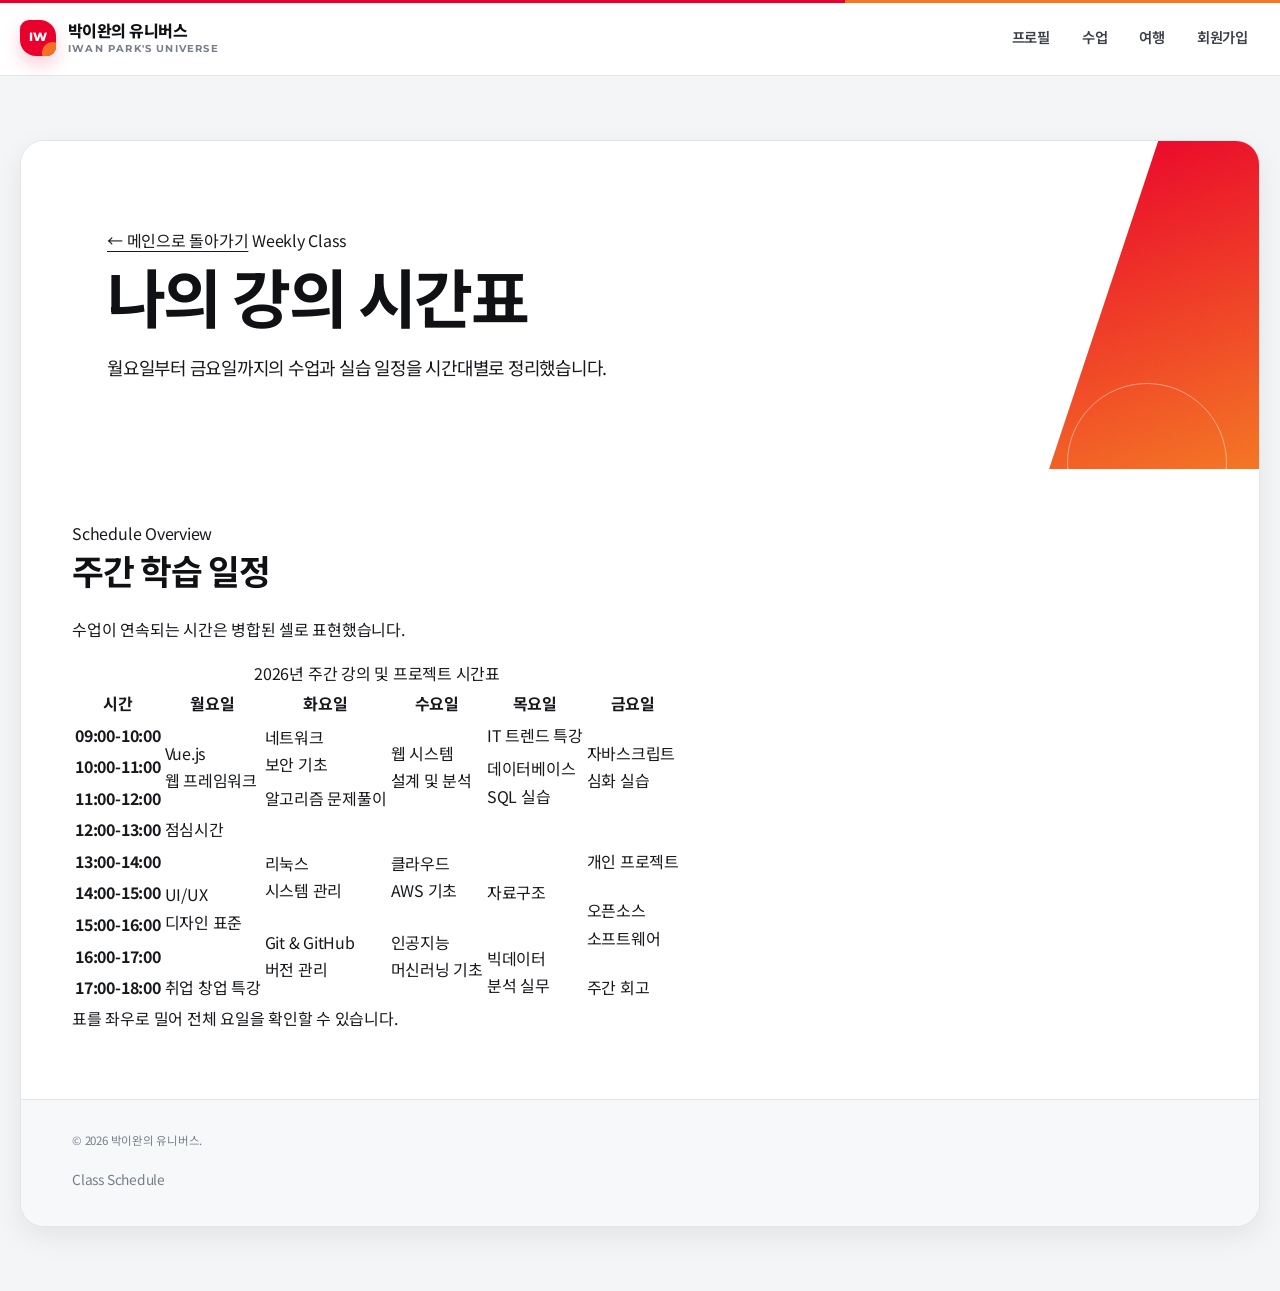
==== html/myClass.html @ a7231014 "design: Header design and core layout implementation" ====
<!DOCTYPE html>
<html lang="en">
<head>
  <meta charset="UTF-8">
  <meta name="viewport" content="width=device-width, initial-scale=1.0">
  <title>나의 수업 시간표</title>
  <link rel="stylesheet" href="../css/style.css">
</head>
<body>
  <header class="global-header">
    <div class="header-inner">
      <a class="brand" href="index.html">
        <span class="brand-mark"><span>IW</span></span>
        <span class="brand-copy">
          <span class="brand-title">박이완의 유니버스</span>
          <span class="brand-subtitle">Iwan Park's Universe</span>
        </span>
      </a>

      <nav class="header-nav">
        <a href="myProfile.html">프로필</a>
        <a href="myClass.html">수업</a>
        <a href="myTrip.html">여행</a>
        <a href="signUp.html">회원가입</a>
      </nav>
    </div>
  </header>

  <div class="container">
    <div class="page-shell">
      <header class="page-hero">
        <a href="index.html">← 메인으로 돌아가기</a>
        <span>Weekly Class</span>
        <h1>나의 강의 시간표</h1>
        <p>월요일부터 금요일까지의 수업과 실습 일정을 시간대별로 정리했습니다.</p>
      </header>

      <main class="page-content">
        <section class="content-section">
          <div>
            <div>
              <span>Schedule Overview</span>
              <h2>주간 학습 일정</h2>
            </div>
            <p>수업이 연속되는 시간은 병합된 셀로 표현했습니다.</p>
          </div>

          <div>
            <table>
              <caption>2026년 주간 강의 및 프로젝트 시간표</caption>
              <thead>
                <tr>
                  <th>시간</th>
                  <th>월요일</th>
                  <th>화요일</th>
                  <th>수요일</th>
                  <th>목요일</th>
                  <th>금요일</th>
                </tr>
              </thead>
              <tbody>
                <tr>
                  <th>09:00-10:00</th>
                  <td rowspan="3">Vue.js<br>웹 프레임워크</td>
                  <td rowspan="2">네트워크<br>보안 기초</td>
                  <td rowspan="3">웹 시스템<br>설계 및 분석</td>
                  <td>IT 트렌드 특강</td>
                  <td rowspan="3">자바스크립트<br>심화 실습</td>
                </tr>
                <tr>
                  <th>10:00-11:00</th>
                  <td rowspan="2">데이터베이스<br>SQL 실습</td>
                </tr>
                <tr>
                  <th>11:00-12:00</th>
                  <td>알고리즘 문제풀이</td>
                </tr>
                <tr class="lunch-row">
                  <th>12:00-13:00</th>
                  <td colspan="5">점심시간</td>
                </tr>
                <tr>
                  <th>13:00-14:00</th>
                  <td rowspan="4">UI/UX<br>디자인 표준</td>
                  <td rowspan="2">리눅스<br>시스템 관리</td>
                  <td rowspan="2">클라우드<br>AWS 기초</td>
                  <td rowspan="3">자료구조</td>
                  <td>개인 프로젝트</td>
                </tr>
                <tr>
                  <th>14:00-15:00</th>
                  <td rowspan="3">오픈소스<br>소프트웨어</td>
                </tr>
                <tr>
                  <th>15:00-16:00</th>
                  <td rowspan="3">Git &amp; GitHub<br>버전 관리</td>
                  <td rowspan="3">인공지능<br>머신러닝 기초</td>
                </tr>
                <tr>
                  <th>16:00-17:00</th>
                  <td rowspan="2">빅데이터<br>분석 실무</td>
                </tr>
                <tr>
                  <th>17:00-18:00</th>
                  <td>취업 창업 특강</td>
                  <td>주간 회고</td>
                </tr>
              </tbody>
            </table>
          </div>
          <p>표를 좌우로 밀어 전체 요일을 확인할 수 있습니다.</p>
        </section>
      </main>

      <footer class="site-footer">
        <div>
          <p><small>&copy; 2026 박이완의 유니버스.</small></p>
          <span>Class Schedule</span>
        </div>
      </footer>
    </div>
  </div>
</body>
</html>
---- css/style.css ----
@import url('https://fonts.googleapis.com/css2?family=Montserrat:wght@600;700;800&family=Noto+Sans+KR:wght@400;500;600;700;800&display=swap');

:root {
  color-scheme: light;

  /* 핵심 브랜드 색상 */
  --sk-red: #ea002c;
  --sk-red-soft: #fff0f3;
  --sk-orange: #f47725;
}

/* ==========================================================================
   기본 스타일 초기화
   ========================================================================== */

*, *::before, *::after {
  box-sizing: border-box;
}

html {
  scroll-behavior: smooth;
}

body {
  min-width: 320px;
  min-height: 100vh;
  margin: 0;
  color: #17191e;
  background: #f4f5f7;
  font-family: "Noto Sans KR", sans-serif;
  font-size: 16px;
  font-weight: 400;
  line-height: 1.72;
  letter-spacing: -0.015em;
  word-break: keep-all;
  -webkit-font-smoothing: antialiased;
  text-rendering: optimizeLegibility;
}

img, picture, video {
  display: block;
  max-width: 100%;
}

audio {
  width: 100%;
}

button, input, select, textarea {
  font: inherit;
}

button, select {
  cursor: pointer;
}

button, input, select, textarea {
  color: inherit;
}

h1, h2, h3, p, ul, ol, dl, figure, blockquote {
  margin-top: 0;
}

h1, h2, h3 {
  margin-bottom: 0.7em;
  color: #101114;
  font-weight: 700;
  line-height: 1.28;
  letter-spacing: -0.04em;
}

h1 {
  font-size: clamp(2.2rem, 5vw, 4.8rem);
}

h2 {
  font-size: clamp(1.55rem, 2.7vw, 2.35rem);
}

h3 {
  font-size: clamp(1.12rem, 1.8vw, 1.38rem);
}

p {
  margin-bottom: 1rem;
}

ul, ol {
  padding-left: 1.3rem;
}

hr {
  height: 1px;
  margin: 36px 0;
  border: 0;
  background: #e2e5ea;
}

a {
  color: inherit;
  text-decoration-color: currentColor;
  text-decoration-thickness: 1px;
  text-underline-offset: 0.22em;
}

a:hover {
  color: var(--sk-red);
}

mark {
  padding: 0.08em 0.36em;
  color: inherit;
  background: #fff1bb;
  border-radius: 4px;
}

/* 텍스트 드래그 색상 */
::selection {
  color: #ffffff;
  background: var(--sk-red);
}

/* 포커스 시 아웃라인 */
:focus-visible {
  outline: 3px solid rgba(234, 0, 44, 0.28);
  outline-offset: 3px;
}

/* ==========================================================================
   공통 상단 헤더 및 내비게이션
   ========================================================================== */

.global-header {
  position: sticky;
  top: 0;
  z-index: 1000;
  height: 76px;
  background: rgba(255, 255, 255, 0.94);
  border-bottom: 1px solid rgba(226, 229, 234, 0.9);
  backdrop-filter: blur(16px);
}

.global-header::before {
  position: absolute;
  top: 0;
  right: 0;
  left: 0;
  height: 3px;
  content: "";
  background: linear-gradient(90deg, var(--sk-red) 0 66%, var(--sk-orange) 66% 100%);
}

.header-inner {
  width: min(calc(100% - 40px), 1240px);
  height: 100%;
  display: flex;
  align-items: center;
  justify-content: space-between;
  gap: 24px;
  margin-inline: auto;
}

.brand {
  display: inline-flex;
  align-items: center;
  gap: 12px;
  color: #101114;
  font-weight: 800;
  text-decoration: none;
}

/* 메인 브랜드 마크 */
.brand-mark {
  position: relative;
  width: 36px;
  height: 36px;
  display: inline-grid;
  place-items: center;
  overflow: hidden;
  color: #ffffff;
  background: var(--sk-red);
  border-radius: 9px 16px 9px 16px;  /* 모서리 4개의 둥근 값에 차이를 주어 디자인 강화 */
  font-family: "Montserrat", sans-serif;
  font-size: 0.75rem;
  font-weight: 800;
  letter-spacing: -0.03em;
  box-shadow: 0 8px 18px rgba(234, 0, 44, 0.2);
}

/* 브랜드 마크의 오른쪽 아래에 위치한 작은 원형 장식 */
.brand-mark::after {
  position: absolute;
  right: -8px;
  bottom: -8px;
  width: 22px;
  height: 22px;
  content: "";
  background: var(--sk-orange);
  border-radius: 50%;
  opacity: 0.95;
}

.brand-mark span {
  position: relative;
  z-index: 1;
}

.brand-copy {
  display: flex;
  flex-direction: column;
  line-height: 1.15;
}

.brand-title {
  font-size: 1rem;
  letter-spacing: -0.035em;
}

.brand-subtitle {
  margin-top: 4px;
  color: #777e8a;
  font-family: "Montserrat", sans-serif;
  font-size: 0.62rem;
  font-weight: 700;
  letter-spacing: 0.12em;
  text-transform: uppercase;
}

.header-nav {
  display: flex;
  align-items: center;
  gap: 8px;
}

.header-nav a {
  padding: 9px 12px;
  color: #3b3f49;
  border-radius: 8px;
  font-size: 0.9rem;
  font-weight: 600;
  text-decoration: none;
  transition:
    color 200ms cubic-bezier(0.22, 1, 0.36, 1),
    background 200ms cubic-bezier(0.22, 1, 0.36, 1);
}

.header-nav a:hover {
  color: var(--sk-red);
  background: var(--sk-red-soft);
}

/* ==========================================================================
   공통 레이아웃, 콘텐츠 컨테이너
   ========================================================================== */

.container {
  width: min(calc(100% - 40px), 1240px);
  margin-inline: auto;
  padding-block: clamp(30px, 5vw, 68px);
}

.page-shell {
  overflow: hidden;
  background: #ffffff;
  border: 1px solid #e2e5ea;
  border-radius: 24px;
  box-shadow: 0 10px 28px rgba(16, 17, 20, 0.07);
}

.page-content {
  padding: clamp(24px, 4vw, 54px);
}

.content-section + .content-section {  /* 인접 형제 선택자 활용 */
  margin-top: clamp(28px, 5vw, 58px);
}

/* ==========================================================================
   메인 페이지 히어로 영역
   ========================================================================== */

.site-hero {
  position: relative;
  overflow: hidden;
  min-height: 510px;
  display: grid;
  grid-template-columns: minmax(0, 1.15fr) minmax(320px, 0.85fr);
  align-items: center;
  gap: clamp(32px, 6vw, 90px);
  padding: clamp(48px, 8vw, 104px);
  background: #ffffff;
}

.site-hero::before {
  position: absolute;
  top: 0;
  right: 0;
  width: min(42%, 520px);
  height: 100%;
  content: "";
  background:
    linear-gradient(135deg, rgba(234, 0, 44, 0.97), rgba(244, 119, 37, 0.93)),
    var(--sk-red);
  clip-path: polygon(28% 0, 100% 0, 100% 100%, 0 100%);
}

.site-hero::after {
  position: absolute;
  top: 10%;
  right: 3%;
  width: 280px;
  height: 280px;
  content: "";
  border: 1px solid rgba(255, 255, 255, 0.3);
  border-radius: 50%;
}

/* ==========================================================================
   메인 페이지 주요 콘텐츠 바로가기
   ========================================================================== */

.quick-nav {
  padding: clamp(28px, 5vw, 54px);
  background: #f7f8fa;
  border-top: 1px solid #e2e5ea;
  border-bottom: 1px solid #e2e5ea;
}

.quick-nav ul {
  display: grid;
  grid-template-columns: repeat(5, minmax(0, 1fr));
  gap: 12px;
  margin: 0;
  padding: 0;
  list-style: none;
}

.quick-nav a {
  position: relative;
  min-height: 164px;
  display: flex;
  flex-direction: column;
  justify-content: space-between;
  gap: 20px;
  padding: 22px;
  overflow: hidden;
  color: #17191e;
  background: #ffffff;
  border: 1px solid #e2e5ea;
  border-radius: 16px;
  text-decoration: none;
  transition:
    color 200ms cubic-bezier(0.22, 1, 0.36, 1),
    border-color 200ms cubic-bezier(0.22, 1, 0.36, 1),
    box-shadow 200ms cubic-bezier(0.22, 1, 0.36, 1),
    transform 200ms cubic-bezier(0.22, 1, 0.36, 1);
}

.quick-nav a::before {
  position: absolute;
  top: 0;
  right: 0;
  left: 0;
  height: 4px;
  content: "";
  background: linear-gradient(90deg, var(--sk-red), var(--sk-orange));
  transform: scaleX(0);
  transform-origin: left;
  transition: transform 200ms cubic-bezier(0.22, 1, 0.36, 1);
}

.quick-nav a:hover {
  color: var(--sk-red);
  border-color: rgba(234, 0, 44, 0.22);
  box-shadow: var(--shadow-sm);
  transform: translateY(-5px);
}

.quick-nav a:hover::before {
  transform: scaleX(1);
}

/* ==========================================================================
   메인 대시보드 및 실시간 정보
   ========================================================================== */
.dashboard-layout {
  display: grid;
  grid-template-columns: minmax(0, 1.55fr) minmax(310px, 0.9fr);
  gap: 24px;
  padding: clamp(28px, 5vw, 54px);
}

/* ==========================================================================
   하위 페이지 공통 상단 소개 영역
   ========================================================================== */

.page-hero {
  position: relative;
  overflow: hidden;
  padding: clamp(42px, 7vw, 86px);
  background: #ffffff;
  border-bottom: 1px solid var(--line);
}

.page-hero::before {
  position: absolute;
  top: 0;
  right: 0;
  width: 210px;
  height: 100%;
  content: "";
  background: linear-gradient(160deg, var(--sk-red), var(--sk-orange));
  clip-path: polygon(52% 0, 100% 0, 100% 100%, 0 100%);
}

.page-hero::after {
  position: absolute;
  right: 32px;
  bottom: -74px;
  width: 160px;
  height: 160px;
  content: "";
  border: 1px solid rgba(255, 255, 255, 0.42);
  border-radius: 50%;
}

.page-hero > * {
  position: relative;
  z-index: 1;
}

.page-hero h1 {
  max-width: 850px;
  margin-bottom: 16px;
}

.page-hero p {
  max-width: 720px;
  margin-bottom: 0;
  color: var(--ink-600);
  font-size: clamp(1rem, 1.6vw, 1.12rem);
}

/* ==========================================================================
   공통 푸터
   ========================================================================== */

.site-footer {
  padding: 28px clamp(24px, 4vw, 54px) 34px;
  color: #777e8a;
  background: #f7f8fa;
  border-top: 1px solid #e2e5ea;
  font-size: 0.86rem;
}
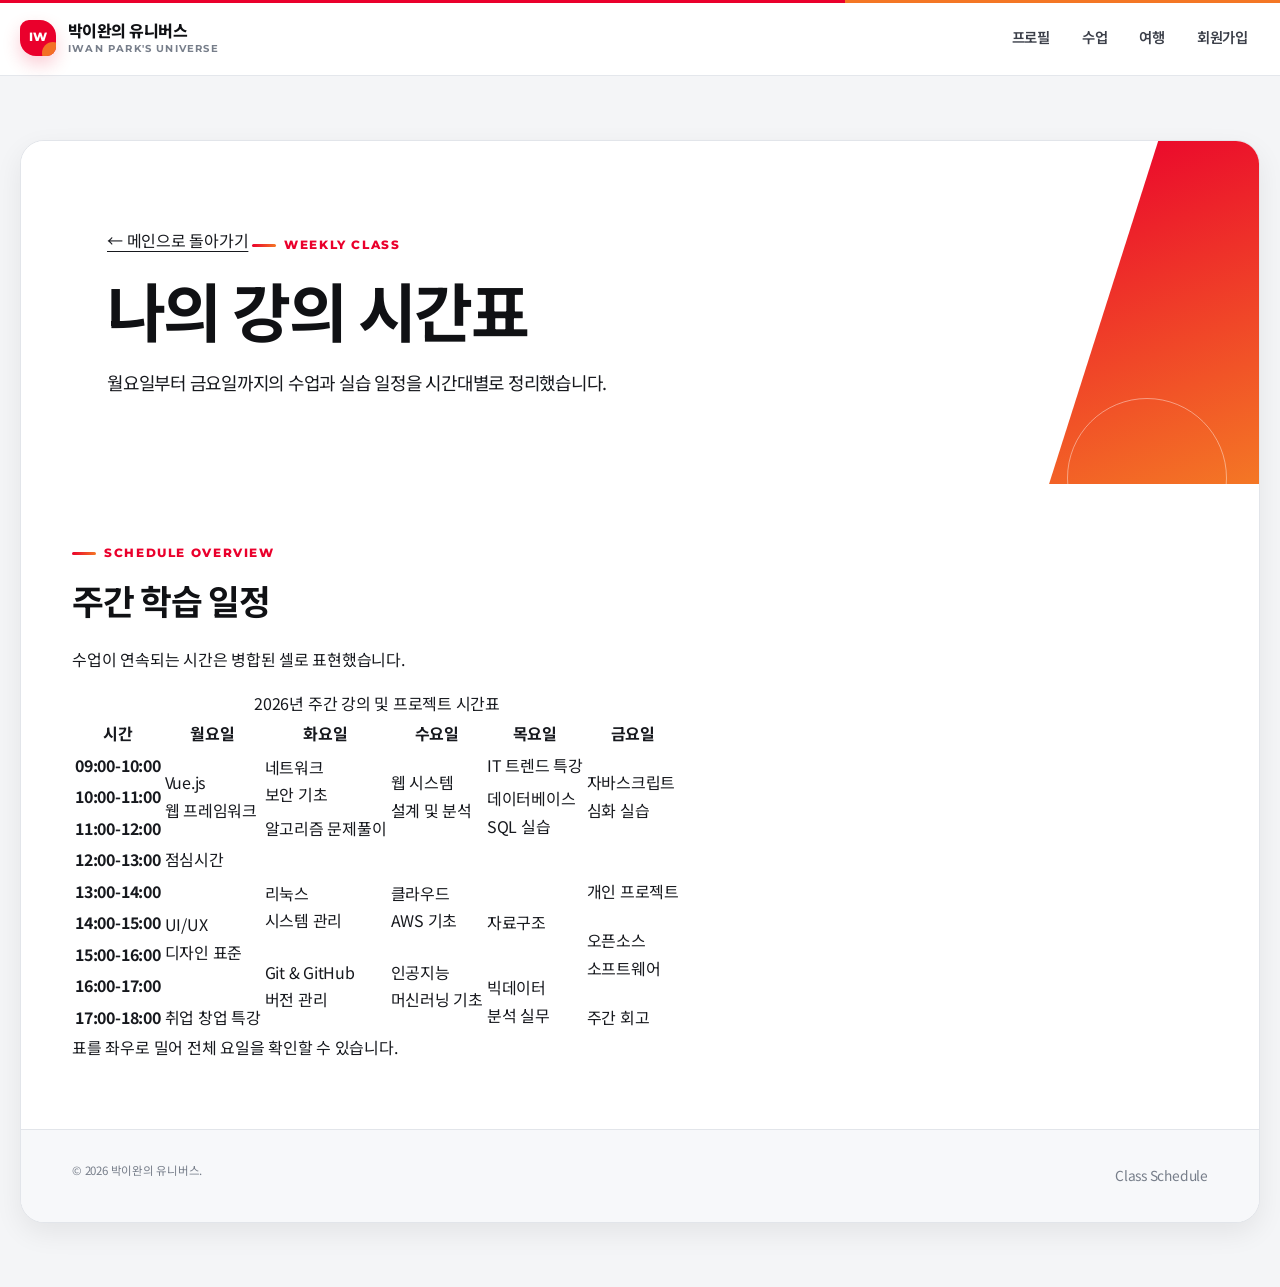
==== commit e0e5b578: "design: Implementing basic design" ====
--- a/html/myClass.html
+++ b/html/myClass.html
@@ -30,7 +30,7 @@
     <div class="page-shell">
       <header class="page-hero">
         <a href="index.html">← 메인으로 돌아가기</a>
-        <span>Weekly Class</span>
+        <span class="eyebrow">Weekly Class</span>
         <h1>나의 강의 시간표</h1>
         <p>월요일부터 금요일까지의 수업과 실습 일정을 시간대별로 정리했습니다.</p>
       </header>
@@ -39,7 +39,7 @@
         <section class="content-section">
           <div>
             <div>
-              <span>Schedule Overview</span>
+              <span class="eyebrow">Schedule Overview</span>
               <h2>주간 학습 일정</h2>
             </div>
             <p>수업이 연속되는 시간은 병합된 셀로 표현했습니다.</p>
@@ -113,7 +113,7 @@
       </main>
 
       <footer class="site-footer">
-        <div>
+        <div class="site-footer-inner">
           <p><small>&copy; 2026 박이완의 유니버스.</small></p>
           <span>Class Schedule</span>
         </div>
--- a/css/style.css
+++ b/css/style.css
@@ -276,6 +276,27 @@
   margin-top: clamp(28px, 5vw, 58px);
 }
 
+.eyebrow {
+  display: inline-flex;
+  align-items: center;
+  gap: 8px;
+  margin-bottom: 14px;
+  color: var(--sk-red);
+  font-family: "Montserrat", "Noto Sans KR", sans-serif;
+  font-size: 0.72rem;
+  font-weight: 800;
+  letter-spacing: 0.14em;
+  text-transform: uppercase;
+}
+
+.eyebrow::before {
+  width: 24px;
+  height: 3px;
+  content: "";
+  background: linear-gradient(90deg, var(--sk-red), var(--sk-orange));
+  border-radius: 999px;
+}
+
 /* ==========================================================================
    메인 페이지 히어로 영역
    ========================================================================== */
@@ -314,6 +335,29 @@
   content: "";
   border: 1px solid rgba(255, 255, 255, 0.3);
   border-radius: 50%;
+}
+
+.hero-copy {
+  position: relative;
+  z-index: 1;
+}
+
+.hero-copy h1 {
+  max-width: 760px;
+  margin-bottom: 24px;
+}
+
+.hero-copy h1 strong {
+  display: block;
+  color: var(--sk-red);
+  font-weight: 800;
+}
+
+.hero-copy p {
+  max-width: 680px;
+  margin-bottom: 0;
+  color: #5a606c;
+  font-size: clamp(1rem, 1.6vw, 1.16rem);
 }
 
 /* ==========================================================================
@@ -452,4 +496,29 @@
   background: #f7f8fa;
   border-top: 1px solid #e2e5ea;
   font-size: 0.86rem;
+}
+
+.site-footer-inner {
+  display: flex;
+  align-items: flex-end;
+  justify-content: space-between;
+  gap: 24px;
+}
+
+.site-footer p {
+  margin-bottom: 6px;
+}
+
+.site-footer p:last-child {
+  margin-bottom: 0;
+}
+
+.footer-mark {
+  color: var(--sk-red);
+  font-family: "Montserrat", sans-serif;
+  font-size: 0.72rem;
+  font-weight: 800;
+  letter-spacing: 0.12em;
+  text-transform: uppercase;
+  white-space: nowrap;
 }
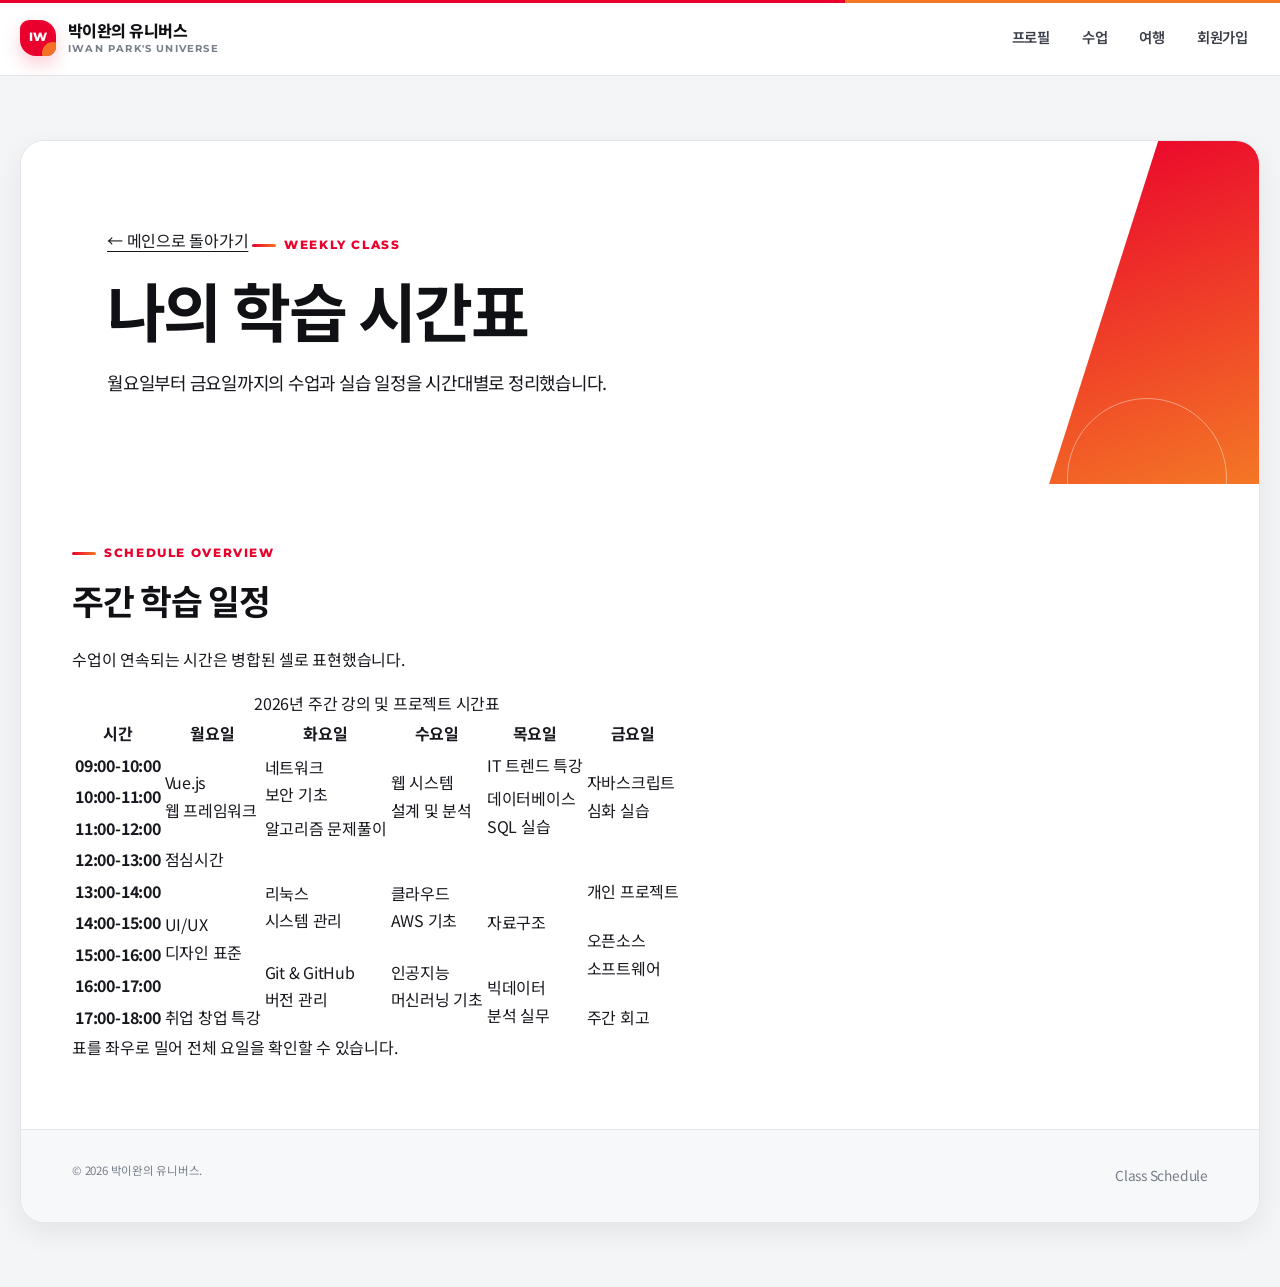
==== commit cfa5423c: "design: simple button design" ====
--- a/html/myClass.html
+++ b/html/myClass.html
@@ -3,7 +3,7 @@
 <head>
   <meta charset="UTF-8">
   <meta name="viewport" content="width=device-width, initial-scale=1.0">
-  <title>나의 수업 시간표</title>
+  <title>학습 시간표</title>
   <link rel="stylesheet" href="../css/style.css">
 </head>
 <body>
@@ -31,7 +31,7 @@
       <header class="page-hero">
         <a href="index.html">← 메인으로 돌아가기</a>
         <span class="eyebrow">Weekly Class</span>
-        <h1>나의 강의 시간표</h1>
+        <h1>나의 학습 시간표</h1>
         <p>월요일부터 금요일까지의 수업과 실습 일정을 시간대별로 정리했습니다.</p>
       </header>
 
--- a/css/style.css
+++ b/css/style.css
@@ -5,6 +5,7 @@
 
   /* 핵심 브랜드 색상 */
   --sk-red: #ea002c;
+  --sk-red-dark: #c90026;
   --sk-red-soft: #fff0f3;
   --sk-orange: #f47725;
 }
@@ -358,6 +359,69 @@
   margin-bottom: 0;
   color: #5a606c;
   font-size: clamp(1rem, 1.6vw, 1.16rem);
+}
+
+.hero-actions {
+  display: flex;
+  flex-wrap: wrap;
+  gap: 12px;
+  margin-top: 30px;
+}
+
+/* ==========================================================================
+   버튼 스타일
+   ========================================================================== */
+
+.button {
+  min-height: 46px;
+  display: inline-flex;
+  align-items: center;
+  justify-content: center;
+  gap: 9px;
+  padding: 11px 19px;
+  border: 1px solid transparent;
+  border-radius: 10px;
+  font-weight: 700;
+  line-height: 1.3;
+  text-align: center;
+  text-decoration: none;
+  transition:
+    color 200ms cubic-bezier(0.22, 1, 0.36, 1),
+    background 200ms cubic-bezier(0.22, 1, 0.36, 1),
+    border-color 200ms cubic-bezier(0.22, 1, 0.36, 1),
+    box-shadow 200ms cubic-bezier(0.22, 1, 0.36, 1),
+    transform 200ms cubic-bezier(0.22, 1, 0.36, 1);
+}
+
+.button-primary {
+  color: #ffffff;
+  background: linear-gradient(135deg, var(--sk-red), var(--sk-red-dark));
+  box-shadow: 0 10px 22px rgba(234, 0, 44, 0.2);
+}
+
+.button-primary:hover {
+  color: #ffffff;
+  background: linear-gradient(135deg, var(--sk-red-dark), #b60022);
+  box-shadow: 0 14px 30px rgba(234, 0, 44, 0.27);
+  transform: translateY(-2px);
+}
+
+.button-primary::after {
+  content: "→";
+  font-size: 0.95em;
+}
+
+.button-secondary {
+  color: #17191e;
+  background: #ffffff;
+  border-color: #cfd3da;
+}
+
+.button-secondary:hover {
+  color: var(--sk-red);
+  background: var(--sk-red-soft);
+  border-color: rgba(234, 0, 44, 0.34);
+  transform: translateY(-2px);
 }
 
 /* ==========================================================================
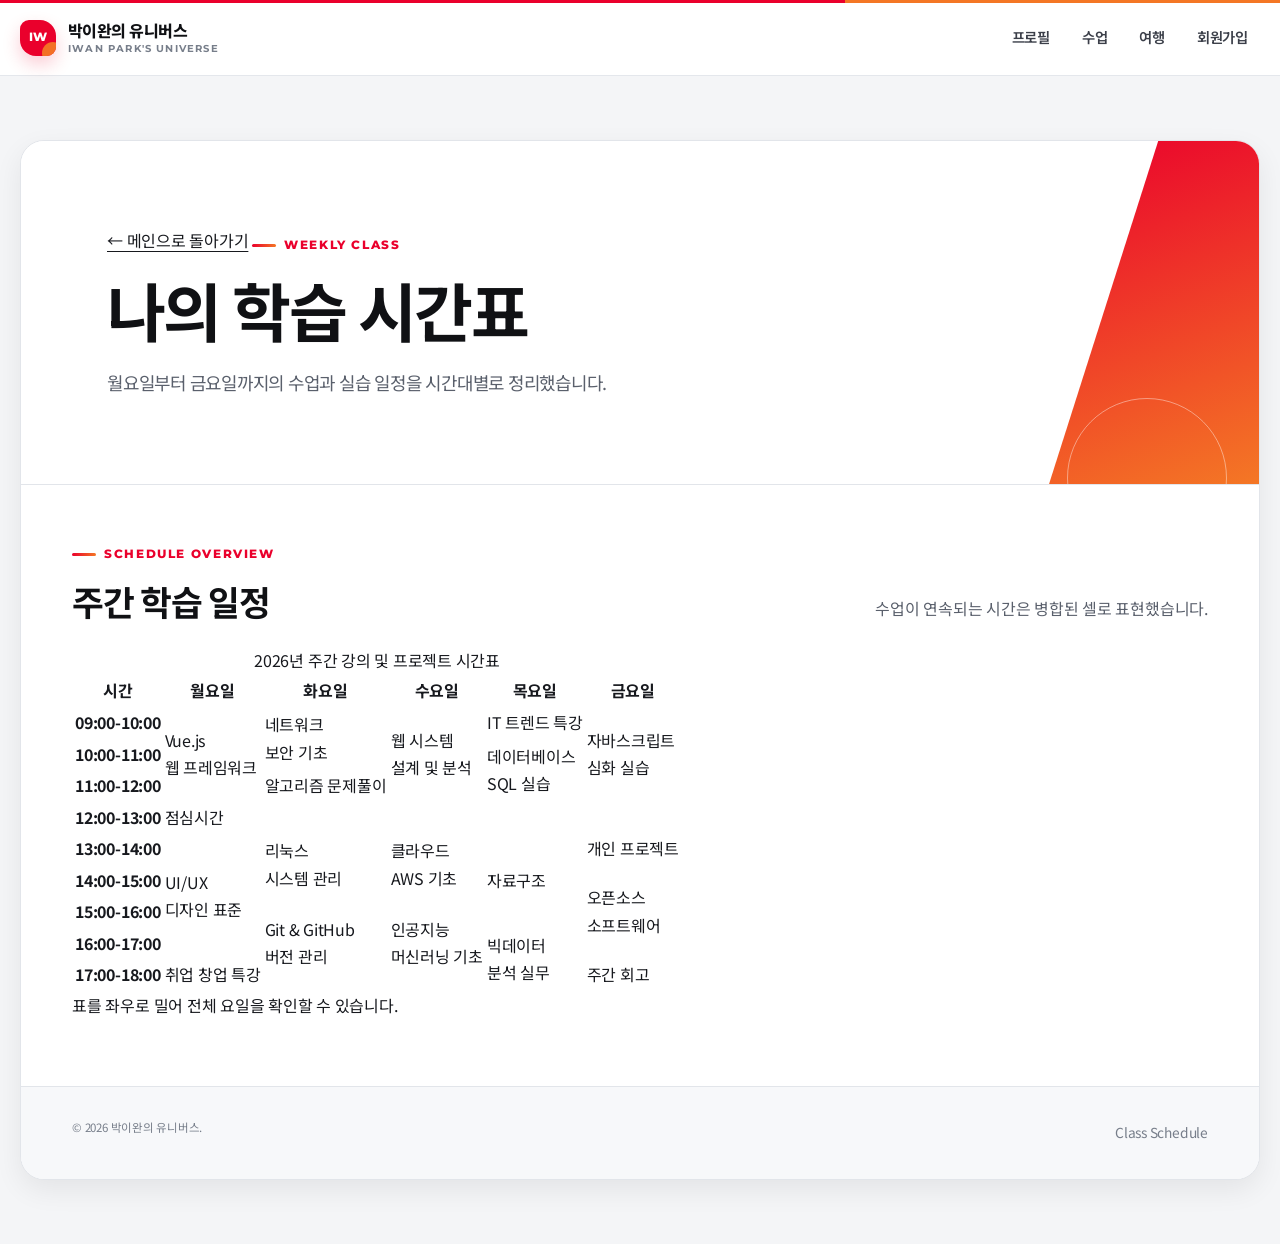
==== commit 06c6c4e6: "feat: main issue, realtimeInfo feat" ====
--- a/html/myClass.html
+++ b/html/myClass.html
@@ -37,7 +37,7 @@
 
       <main class="page-content">
         <section class="content-section">
-          <div>
+          <div class="section-heading">
             <div>
               <span class="eyebrow">Schedule Overview</span>
               <h2>주간 학습 일정</h2>
--- a/css/style.css
+++ b/css/style.css
@@ -8,6 +8,9 @@
   --sk-red-dark: #c90026;
   --sk-red-soft: #fff0f3;
   --sk-orange: #f47725;
+
+  /* 보조 브랜드 색상 */
+  --sk-navy: #0e306d;
 }
 
 /* ==========================================================================
@@ -298,6 +301,51 @@
   border-radius: 999px;
 }
 
+.section-heading {
+  display: flex;
+  align-items: flex-end;
+  justify-content: space-between;
+  gap: 24px;
+  margin-bottom: 24px;
+}
+
+.section-heading h2, .section-heading h3, .section-heading p {
+  margin-bottom: 0;
+}
+
+.section-heading p {
+  max-width: 580px;
+  color: #5a606c;
+}
+
+.panel {
+  padding: clamp(22px, 3vw, 32px);
+  background: #ffffff;
+  border: 1px solid #e2e5ea;
+  border-radius: 16px;
+}
+
+.panel-emphasis {
+  border-top: 4px solid var(--sk-red);
+  box-shadow: 0 1px 2px rgba(16, 17, 20, 0.05);
+}
+
+.badge {
+  display: inline-flex;
+  align-items: center;
+  gap: 6px;
+  padding: 6px 10px;
+  color: var(--sk-red);
+  background: var(--sk-red-soft);
+  border: 1px solid rgba(234, 0, 44, 0.12);
+  border-radius: 999px;
+  font-family: "Montserrat", "Noto Sans KR", sans-serif;
+  font-size: 0.7rem;
+  font-weight: 800;
+  letter-spacing: 0.06em;
+  white-space: nowrap;
+}
+
 /* ==========================================================================
    메인 페이지 히어로 영역
    ========================================================================== */
@@ -338,7 +386,7 @@
   border-radius: 50%;
 }
 
-.hero-copy {
+.hero-copy, .hero-visual {
   position: relative;
   z-index: 1;
 }
@@ -366,6 +414,68 @@
   flex-wrap: wrap;
   gap: 12px;
   margin-top: 30px;
+}
+
+.hero-visual {
+  min-height: 310px;
+  display: grid;
+  place-items: center;
+  color: #ffffff;
+}
+
+.hero-stat-card{
+  width: min(100%, 330px);
+  padding: 28px;
+  background: rgba(255, 255, 255, 0.13);
+  border: 1px solid rgba(255, 255, 255, 0.28);
+  border-radius: 22px;
+  backdrop-filter: blur(12px);
+  box-shadow: 0 30px 70px rgba(101, 0, 20, 0.18);
+}
+
+.hero-stat-label {
+  display: block;
+  margin-bottom: 18px;
+  font-family: "Montserrat", sans-serif;
+  font-size: 0.68rem;
+  font-weight: 800;
+  letter-spacing: 0.13em;
+  text-transform: uppercase;
+}
+
+.hero-stat-card strong {
+  display: block;
+  margin-bottom: 10px;
+  font-size: clamp(2.3rem, 5vw, 4.6rem);
+  font-weight: 800;
+  line-height: 1;
+  letter-spacing: -0.06em;
+}
+
+.hero-stat-card p {
+  margin: 0;
+  color: rgba(255, 255, 255, 0.82);
+  font-size: 0.92rem;
+}
+
+.hero-lines {
+  display: grid;
+  gap: 9px;
+  margin-top: 28px;
+}
+
+.hero-lines span {
+  height: 3px;
+  background: rgba(255, 255, 255, 0.65);
+  border-radius: 999px;
+}
+
+.hero-lines span:nth-child(2) {
+  width: 72%;
+}
+
+.hero-lines span:nth-child(3) {
+  width: 45%;
 }
 
 /* ==========================================================================
@@ -435,6 +545,22 @@
   border-bottom: 1px solid #e2e5ea;
 }
 
+.quick-nav-header {
+  display: flex;
+  align-items: flex-end;
+  justify-content: space-between;
+  gap: 24px;
+  margin-bottom: 24px;
+}
+
+.quick-nav-header h2, .quick-nav-header p {
+  margin-bottom: 0;
+}
+
+.quick-nav-header p {
+  color: #5a606c;
+}
+
 .quick-nav ul {
   display: grid;
   grid-template-columns: repeat(5, minmax(0, 1fr));
@@ -481,17 +607,42 @@
 .quick-nav a:hover {
   color: var(--sk-red);
   border-color: rgba(234, 0, 44, 0.22);
-  box-shadow: var(--shadow-sm);
+  box-shadow: 0 10px 28px rgba(16, 17, 20, 0.07);
   transform: translateY(-5px);
 }
 
 .quick-nav a:hover::before {
   transform: scaleX(1);
+}
+
+.quick-nav-number {
+  color: #777e8a;
+  font-family: "Montserrat", sans-serif;
+  font-size: 0.7rem;
+  font-weight: 800;
+  letter-spacing: 0.1em;
+}
+
+.quick-nav-label {
+  display: flex;
+  align-items: flex-end;
+  justify-content: space-between;
+  gap: 12px;
+  font-size: 1.02rem;
+  font-weight: 700;
+  line-height: 1.4;
+}
+
+.quick-nav-label::after {
+  content: "↗";
+  color: var(--sk-orange);
+  font-size: 1.08rem;
 }
 
 /* ==========================================================================
    메인 대시보드 및 실시간 정보
    ========================================================================== */
+
 .dashboard-layout {
   display: grid;
   grid-template-columns: minmax(0, 1.55fr) minmax(310px, 0.9fr);
@@ -499,6 +650,141 @@
   padding: clamp(28px, 5vw, 54px);
 }
 
+main, aside {
+  min-width: 0;
+}
+
+.sidebar-stack {
+  display: grid;
+  align-content: start;
+  gap: 20px;
+}
+
+.notice-card {
+  position: relative;
+  overflow: hidden;
+  min-height: 250px;
+  display: flex;
+  flex-direction: column;
+  justify-content: flex-end;
+  padding: clamp(26px, 4vw, 42px);
+  color: #ffffff;
+  background:
+    linear-gradient(120deg, rgba(14, 48, 109, 0.97), rgba(14, 48, 109, 0.82)),
+    var(--sk-navy);
+  border-radius: 16px;
+}
+
+.notice-card::before, .notice-card::after {
+  position: absolute;
+  content: "";
+  border-radius: 50%;
+}
+
+.notice-card::before {
+  top: -95px;
+  right: -70px;
+  width: 240px;
+  height: 240px;
+  background: rgba(244, 119, 37, 0.34);
+}
+
+.notice-card::after {
+  right: 72px;
+  bottom: -100px;
+  width: 210px;
+  height: 210px;
+  border: 1px solid rgba(255, 255, 255, 0.22);
+}
+
+.notice-card > * {
+  position: relative;
+  z-index: 1;
+}
+
+.notice-card h3, .notice-card h4 {
+  color: #ffffff;
+}
+
+.notice-card p {
+  max-width: 700px;
+  color: rgba(255, 255, 255, 0.8);
+}
+
+.notice-meta {
+  display: flex;
+  flex-wrap: wrap;
+  gap: 8px 18px;
+  margin-top: 20px;
+  color: rgba(255, 255, 255, 0.66);
+  font-size: 0.86rem;
+}
+
+.location-note {
+  display: flex;
+  align-items: center;
+  gap: 8px;
+  margin-bottom: 18px;
+  color: #5a606c;
+  font-size: 0.88rem;
+}
+
+.weather-control label {
+  display: block;
+  margin-bottom: 8px;
+  color: #252830;
+  font-size: 0.88rem;
+  font-weight: 700;
+}
+
+#city-select, select {
+  width: 100%;
+  min-height: 48px;
+  padding: 11px 42px 11px 13px;
+  color: #17191e;
+  background-color: #ffffff;
+  border: 1px solid #cfd3da;
+  border-radius: 10px;
+  transition: border-color 200ms cubic-bezier(0.22, 1, 0.36, 1), box-shadow 200ms cubic-bezier(0.22, 1, 0.36, 1);
+}
+
+#city-select:hover,
+select:hover {
+  border-color: #aeb4bf;
+}
+
+#city-select:focus,
+select:focus {
+  border-color: var(--sk-red);
+  box-shadow: 0 0 0 4px rgba(234, 0, 44, 0.1);
+  outline: 0;
+}
+
+#weather-box {
+  min-height: 112px;
+  margin-top: 14px;
+}
+
+.weather-placeholder, .weather-loading, .weather-error, .weather-card {
+  min-height: 112px;
+  display: flex;
+  flex-direction: column;
+  justify-content: center;
+  padding: 18px;
+  border-radius: 10px;
+}
+
+.weather-placeholder, .weather-loading {
+  color: #5a606c;
+  background: #f7f8fa;
+  border: 1px dashed #cfd3da;
+}
+
+.game-area {
+  display: grid;
+  gap: 16px;
+}
+
 /* ==========================================================================
    하위 페이지 공통 상단 소개 영역
    ========================================================================== */
@@ -508,7 +794,7 @@
   overflow: hidden;
   padding: clamp(42px, 7vw, 86px);
   background: #ffffff;
-  border-bottom: 1px solid var(--line);
+  border-bottom: 1px solid #e2e5ea;
 }
 
 .page-hero::before {
@@ -546,7 +832,7 @@
 .page-hero p {
   max-width: 720px;
   margin-bottom: 0;
-  color: var(--ink-600);
+  color: #5a606c;
   font-size: clamp(1rem, 1.6vw, 1.12rem);
 }
 
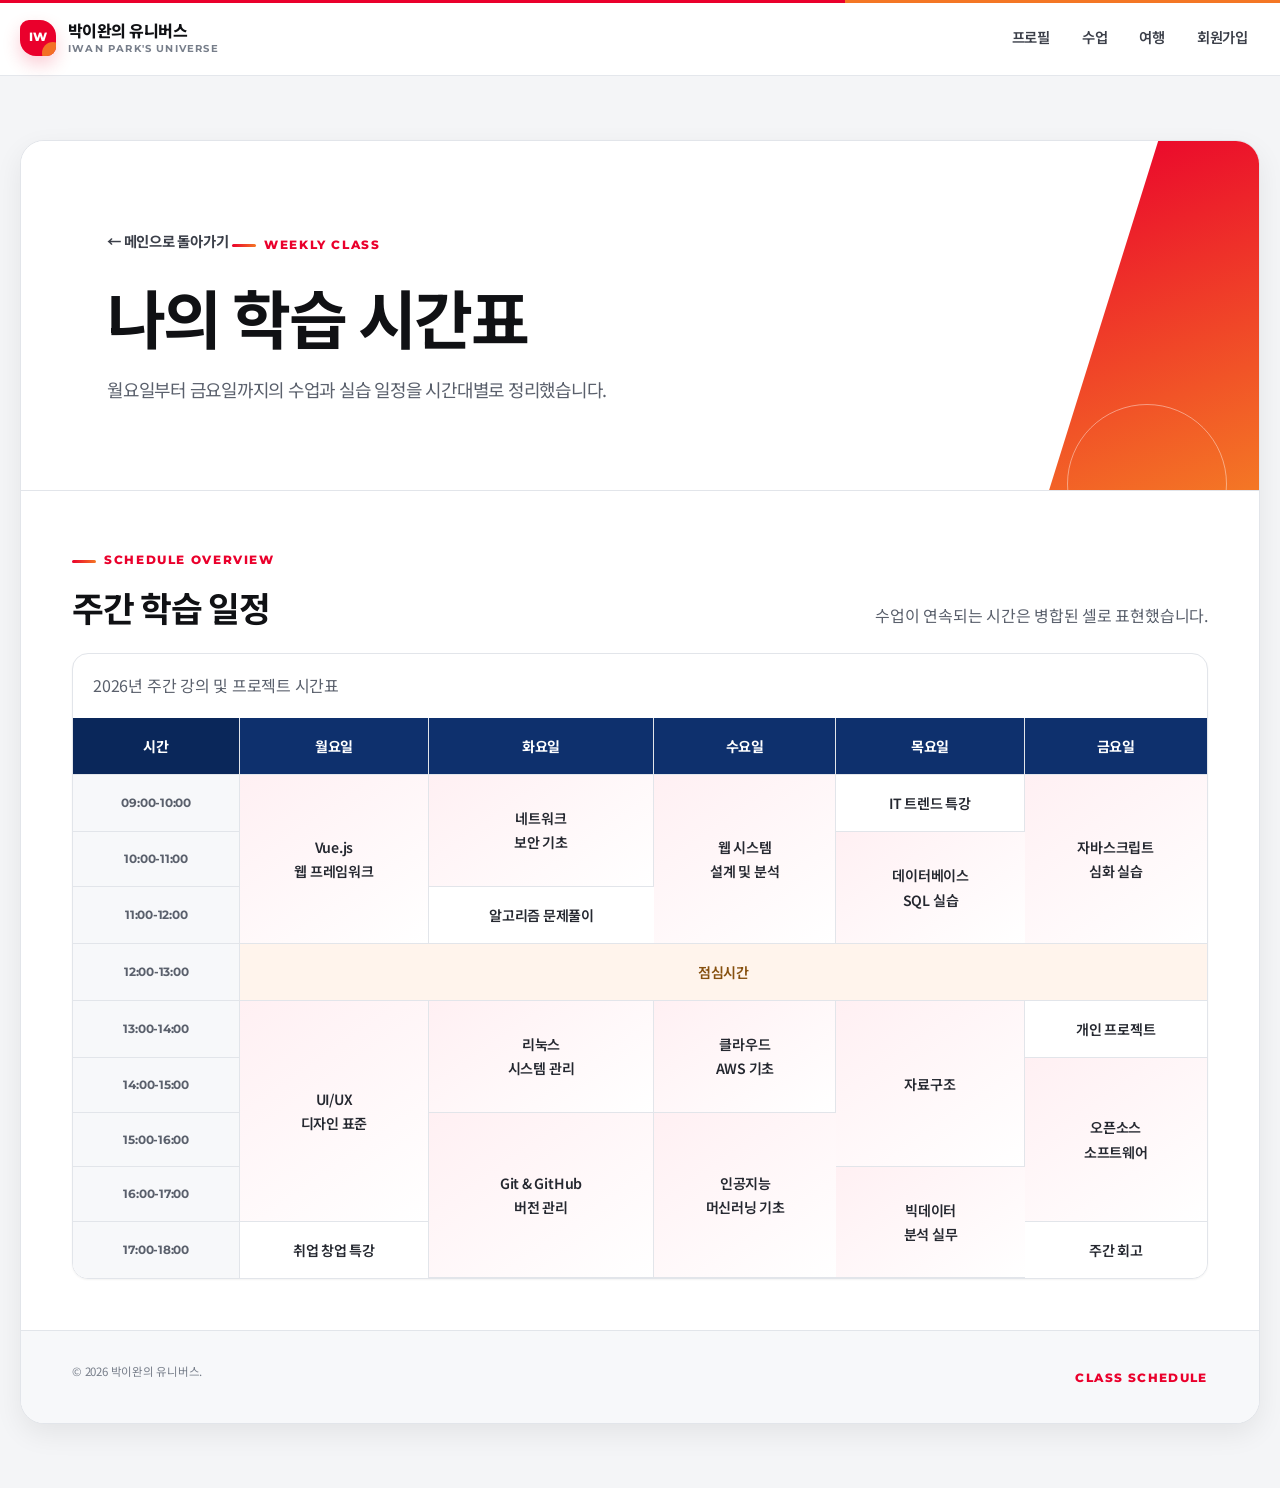
==== commit bed0a849: "design: class table design" ====
--- a/html/myClass.html
+++ b/html/myClass.html
@@ -29,7 +29,7 @@
   <div class="container">
     <div class="page-shell">
       <header class="page-hero">
-        <a href="index.html">← 메인으로 돌아가기</a>
+        <a class="back-link" href="index.html">← 메인으로 돌아가기</a>
         <span class="eyebrow">Weekly Class</span>
         <h1>나의 학습 시간표</h1>
         <p>월요일부터 금요일까지의 수업과 실습 일정을 시간대별로 정리했습니다.</p>
@@ -45,7 +45,7 @@
             <p>수업이 연속되는 시간은 병합된 셀로 표현했습니다.</p>
           </div>
 
-          <div>
+          <div class="table-wrapper">
             <table>
               <caption>2026년 주간 강의 및 프로젝트 시간표</caption>
               <thead>
@@ -60,7 +60,7 @@
               </thead>
               <tbody>
                 <tr>
-                  <th>09:00-10:00</th>
+                  <th scope="row">09:00-10:00</th>
                   <td rowspan="3">Vue.js<br>웹 프레임워크</td>
                   <td rowspan="2">네트워크<br>보안 기초</td>
                   <td rowspan="3">웹 시스템<br>설계 및 분석</td>
@@ -68,19 +68,19 @@
                   <td rowspan="3">자바스크립트<br>심화 실습</td>
                 </tr>
                 <tr>
-                  <th>10:00-11:00</th>
+                  <th scope="row">10:00-11:00</th>
                   <td rowspan="2">데이터베이스<br>SQL 실습</td>
                 </tr>
                 <tr>
-                  <th>11:00-12:00</th>
+                  <th scope="row">11:00-12:00</th>
                   <td>알고리즘 문제풀이</td>
                 </tr>
                 <tr class="lunch-row">
-                  <th>12:00-13:00</th>
+                  <th scope="row">12:00-13:00</th>
                   <td colspan="5">점심시간</td>
                 </tr>
                 <tr>
-                  <th>13:00-14:00</th>
+                  <th scope="row">13:00-14:00</th>
                   <td rowspan="4">UI/UX<br>디자인 표준</td>
                   <td rowspan="2">리눅스<br>시스템 관리</td>
                   <td rowspan="2">클라우드<br>AWS 기초</td>
@@ -88,34 +88,34 @@
                   <td>개인 프로젝트</td>
                 </tr>
                 <tr>
-                  <th>14:00-15:00</th>
+                  <th scope="row">14:00-15:00</th>
                   <td rowspan="3">오픈소스<br>소프트웨어</td>
                 </tr>
                 <tr>
-                  <th>15:00-16:00</th>
+                  <th scope="row">15:00-16:00</th>
                   <td rowspan="3">Git &amp; GitHub<br>버전 관리</td>
                   <td rowspan="3">인공지능<br>머신러닝 기초</td>
                 </tr>
                 <tr>
-                  <th>16:00-17:00</th>
+                  <th scope="row">16:00-17:00</th>
                   <td rowspan="2">빅데이터<br>분석 실무</td>
                 </tr>
                 <tr>
-                  <th>17:00-18:00</th>
+                  <th scope="row">17:00-18:00</th>
                   <td>취업 창업 특강</td>
                   <td>주간 회고</td>
                 </tr>
               </tbody>
             </table>
           </div>
-          <p>표를 좌우로 밀어 전체 요일을 확인할 수 있습니다.</p>
+          <p class="table-note">표를 좌우로 밀어 전체 요일을 확인할 수 있습니다.</p>
         </section>
       </main>
 
       <footer class="site-footer">
         <div class="site-footer-inner">
           <p><small>&copy; 2026 박이완의 유니버스.</small></p>
-          <span>Class Schedule</span>
+          <span class="footer-mark">Class Schedule</span>
         </div>
       </footer>
     </div>
--- a/css/style.css
+++ b/css/style.css
@@ -8,9 +8,11 @@
   --sk-red-dark: #c90026;
   --sk-red-soft: #fff0f3;
   --sk-orange: #f47725;
+  --sk-orange-soft: #fff4ec;
 
   /* 보조 브랜드 색상 */
   --sk-navy: #0e306d;
+  --sk-teal: #009a93;
 }
 
 /* ==========================================================================
@@ -318,6 +320,10 @@
   color: #5a606c;
 }
 
+.muted {
+  color: #5a606c;
+}
+
 .panel {
   padding: clamp(22px, 3vw, 32px);
   background: #ffffff;
@@ -346,6 +352,23 @@
   white-space: nowrap;
 }
 
+.back-link {
+  display: inline-flex;
+  align-items: center;
+  gap: 8px;
+  margin-bottom: 22px;
+  color: #3b3f49;
+  font-size: 0.9rem;
+  font-weight: 700;
+  text-decoration: none;
+  transition: color 200ms cubic-bezier(0.22, 1, 0.36, 1), transform 200ms cubic-bezier(0.22, 1, 0.36, 1);
+}
+
+.back-link:hover {
+  color: var(--sk-red);
+  transform: translateX(-3px);
+}
+
 /* ==========================================================================
    메인 페이지 히어로 영역
    ========================================================================== */
@@ -482,7 +505,7 @@
    버튼 스타일
    ========================================================================== */
 
-.button {
+.btn-submit, .btn-reset, .button {
   min-height: 46px;
   display: inline-flex;
   align-items: center;
@@ -503,37 +526,48 @@
     transform 200ms cubic-bezier(0.22, 1, 0.36, 1);
 }
 
-.button-primary {
+.btn-submit, .button-primary {
   color: #ffffff;
   background: linear-gradient(135deg, var(--sk-red), var(--sk-red-dark));
   box-shadow: 0 10px 22px rgba(234, 0, 44, 0.2);
 }
 
-.button-primary:hover {
+.btn-submit:hover, .button-primary:hover {
   color: #ffffff;
   background: linear-gradient(135deg, var(--sk-red-dark), #b60022);
   box-shadow: 0 14px 30px rgba(234, 0, 44, 0.27);
   transform: translateY(-2px);
 }
 
-.button-primary::after {
+.btn-submit::after, .button-primary::after {
   content: "→";
   font-size: 0.95em;
 }
 
-.button-secondary {
+.btn-reset, .button-secondary {
   color: #17191e;
   background: #ffffff;
   border-color: #cfd3da;
 }
 
-.button-secondary:hover {
+.btn-reset:hover, .button-secondary:hover {
   color: var(--sk-red);
   background: var(--sk-red-soft);
   border-color: rgba(234, 0, 44, 0.34);
   transform: translateY(-2px);
 }
 
+.button-ghost {
+  color: #252830;
+  background: transparent;
+  border-color: #e2e5ea;
+}
+
+.button-ghost:hover {
+  color: var(--sk-red);
+  background: #ffffff;
+  border-color: rgba(234, 0, 44, 0.26);
+}
 /* ==========================================================================
    메인 페이지 주요 콘텐츠 바로가기
    ========================================================================== */
@@ -780,9 +814,103 @@
   border: 1px dashed #cfd3da;
 }
 
+.weather-loading {
+  position: relative;
+  padding-left: 52px;
+}
+
+.weather-loading::before {
+  position: absolute;
+  left: 18px;
+  width: 20px;
+  height: 20px;
+  content: "";
+  border: 3px solid #cfd3da;
+  border-top-color: var(--sk-red);
+  border-radius: 50%;
+  animation: weather-spin 0.8s linear infinite;
+}
+
+@keyframes weather-spin {
+  to {
+    transform: rotate(360deg);
+  }
+}
+
+.weather-error {
+  color: #9e1c34;
+  background: var(--sk-red-soft);
+  border: 1px solid rgba(234, 0, 44, 0.16);
+}
+
+.weather-card {
+  background: linear-gradient(145deg, rgba(0, 154, 147, 0.1), #ffffff);
+  border: 1px solid rgba(0, 154, 147, 0.22);
+  border-left: 4px solid var(--sk-teal);
+}
+
+.weather-card h4 {
+  margin-bottom: 14px;
+}
+
+.weather-values {
+  display: grid;
+  grid-template-columns: repeat(2, minmax(0, 1fr));
+  gap: 10px;
+}
+
+.weather-value {
+  padding: 13px;
+  background: rgba(255, 255, 255, 0.78);
+  border: 1px solid rgba(0, 154, 147, 0.12);
+  border-radius: 9px;
+}
+
+.weather-value span {
+  display: block;
+  color: #5a606c;
+  font-size: 0.75rem;
+  font-weight: 600;
+}
+
+.weather-value strong {
+  display: block;
+  margin-top: 3px;
+  color: var(--sk-navy);
+  font-size: 1.24rem;
+  font-weight: 800;
+}
+
 .game-area {
   display: grid;
   gap: 16px;
+}
+
+.game-buttons {
+  display: grid;
+  grid-template-columns: repeat(2, minmax(0, 1fr));
+  gap: 10px;
+}
+
+.game-buttons .btn-submit {
+  min-height: 54px;
+  justify-content: space-between;
+  color: #17191e;
+  background: #ffffff;
+  border-color: #e2e5ea;
+  box-shadow: none;
+  text-align: left;
+}
+
+.game-buttons .btn-submit::after {
+  color: var(--sk-orange);
+}
+
+.game-buttons .btn-submit:hover {
+  color: var(--sk-red);
+  background: var(--sk-red-soft);
+  border-color: rgba(234, 0, 44, 0.25);
+  box-shadow: none;
 }
 
 /* ==========================================================================
@@ -837,6 +965,95 @@
 }
 
 /* ==========================================================================
+   강의 시간표
+   ========================================================================== */
+
+.table-wrapper {
+  overflow-x: auto;
+  background: #ffffff;
+  border: 1px solid #e2e5ea;
+  border-radius: 16px;
+  box-shadow: 0 1px 2px rgba(16, 17, 20, 0.05);
+  -webkit-overflow-scrolling: touch;
+}
+
+table {
+  width: 100%;
+  min-width: 940px;
+  border-collapse: separate;
+  border-spacing: 0;
+  background: #ffffff;
+}
+
+caption {
+  padding: 18px 20px;
+  color: #5a606c;
+  text-align: left;
+  caption-side: top;
+}
+
+th, td {
+  padding: 16px 14px;
+  border-right: 1px solid #e2e5ea;
+  border-bottom: 1px solid #e2e5ea;
+  text-align: center;
+  vertical-align: middle;
+}
+
+tr > :last-child {
+  border-right: 0;
+}
+
+tbody tr:last-child > * {
+  border-bottom: 0;
+}
+
+thead th {
+  position: sticky;
+  top: 0;
+  z-index: 1;
+  color: #ffffff;
+  background: var(--sk-navy);
+  font-size: 0.88rem;
+  font-weight: 700;
+}
+
+thead th:first-child {
+  background: #0a275a;
+}
+
+tbody th[scope="row"] {
+  color: #5a606c;
+  background: #f7f8fa;
+  font-family: "Montserrat", sans-serif;
+  font-size: 0.78rem;
+  font-weight: 700;
+  white-space: nowrap;
+}
+
+tbody td {
+  color: #252830;
+  font-size: 0.88rem;
+  font-weight: 600;
+}
+
+tbody td[rowspan] {
+  background: linear-gradient(145deg, var(--sk-red-soft), #ffffff);
+}
+
+.lunch-row th, .lunch-row td {
+  color: #86500f;
+  background: var(--sk-orange-soft);
+}
+
+.table-note {
+  display: none;
+  margin-top: 12px;
+  color: #777e8a;
+  font-size: 0.82rem;
+}
+
+/* ==========================================================================
    공통 푸터
    ========================================================================== */
 
@@ -871,4 +1088,117 @@
   letter-spacing: 0.12em;
   text-transform: uppercase;
   white-space: nowrap;
+}
+
+/* ==========================================================================
+   황새 오래걷기 게임 모달
+   ========================================================================== */
+
+.game-modal[hidden] {
+  display: none;
+}
+
+.game-modal {
+  position: fixed;
+  inset: 0;
+  z-index: 2000;
+  display: flex;
+  align-items: center;
+  justify-content: center;
+  padding: 20px;
+}
+
+.game-modal-backdrop {
+  position: absolute;
+  inset: 0;
+  padding: 0;
+  background: rgba(10, 12, 17, 0.76);
+  border: 0;
+  backdrop-filter: blur(6px);
+}
+
+.game-modal-content {
+  position: relative;
+  z-index: 1;
+  width: min(920px, 96vw);
+  max-height: calc(100vh - 40px);
+  display: flex;
+  flex-direction: column;
+  padding: 24px;
+  overflow: hidden;
+  background: #ffffff;
+  border-top: 5px solid var(--sk-red);
+  border-radius: 24px;
+  box-shadow: 0 32px 90px rgba(16, 17, 20, 0.18);
+}
+
+.game-modal-header {
+  display: flex;
+  align-items: flex-start;
+  justify-content: space-between;
+  gap: 20px;
+  margin-bottom: 18px;
+}
+
+.game-modal-header h2 {
+  margin-bottom: 6px;
+}
+
+.game-modal-header p {
+  margin: 0;
+  color: #5a606c;
+}
+
+.game-modal-close {
+  width: 42px;
+  height: 42px;
+  padding: 0;
+  flex: 0 0 auto;
+  color: #3b3f49;
+  background: #f1f3f6;
+  border: 0;
+  border-radius: 50%;
+  font-size: 1.55rem;
+  line-height: 1;
+  transition: color 200ms cubic-bezier(0.22, 1, 0.36, 1), background 200ms cubic-bezier(0.22, 1, 0.36, 1);
+}
+
+.game-modal-close:hover {
+  color: #ffffff;
+  background: var(--sk-red);
+}
+
+.game-player {
+  width: 100%;
+  max-height: calc(100vh - 250px);
+  aspect-ratio: 4 / 3;
+  display: flex;
+  align-items: center;
+  justify-content: center;
+  overflow: hidden;
+  background: #111318;
+  border-radius: 10px;
+}
+
+.game-player ruffle-player {
+  display: block;
+  width: 100%;
+  height: 100%;
+}
+
+.game-modal-footer {
+  display: flex;
+  justify-content: flex-end;
+  gap: 10px;
+  margin-top: 18px;
+}
+
+.game-error {
+  padding: 20px;
+  color: #ffffff;
+  text-align: center;
+}
+
+body.modal-open {
+  overflow: hidden;
 }
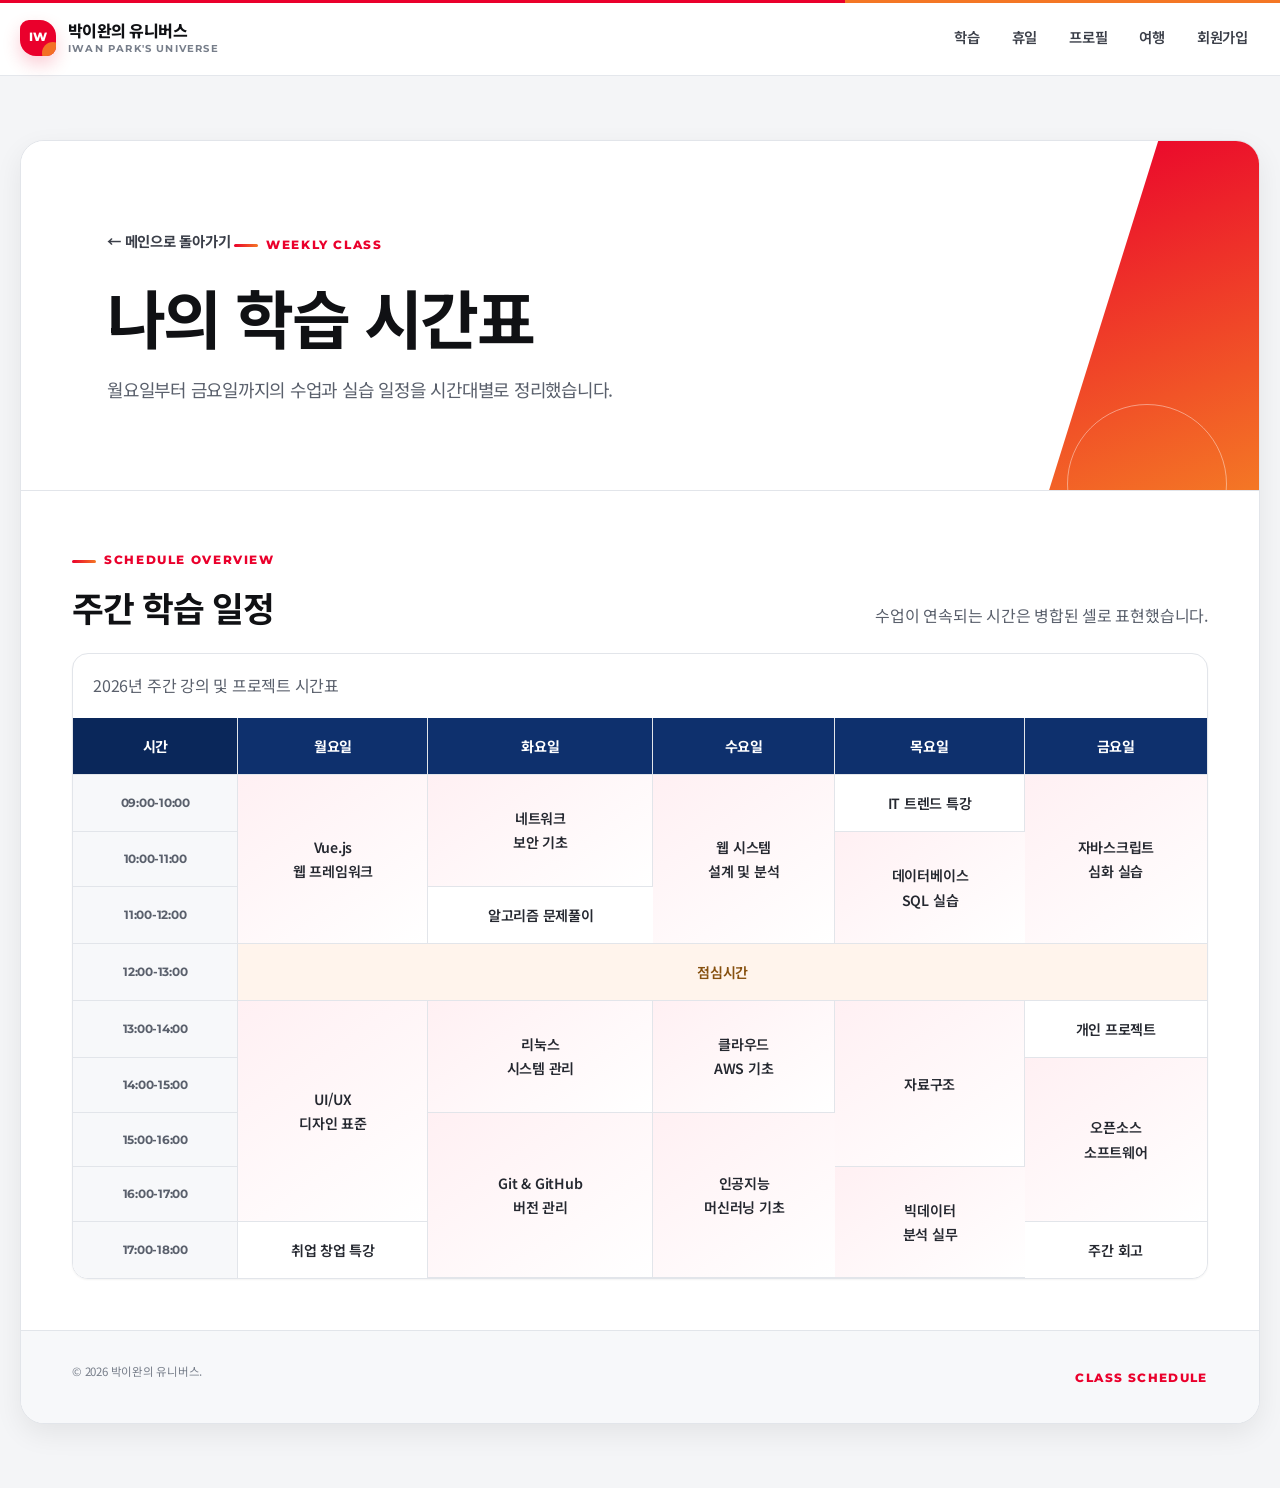
==== commit 6814374a: "edit: nav bar element etc." ====
--- a/html/myClass.html
+++ b/html/myClass.html
@@ -1,5 +1,5 @@
 <!DOCTYPE html>
-<html lang="en">
+<html lang="ko">
 <head>
   <meta charset="UTF-8">
   <meta name="viewport" content="width=device-width, initial-scale=1.0">
@@ -18,8 +18,9 @@
       </a>
 
       <nav class="header-nav">
+        <a href="myClass.html">학습</a>
+        <a href="myHoliday.html">휴일</a>
         <a href="myProfile.html">프로필</a>
-        <a href="myClass.html">수업</a>
         <a href="myTrip.html">여행</a>
         <a href="signUp.html">회원가입</a>
       </nav>
--- a/css/style.css
+++ b/css/style.css
@@ -965,6 +965,358 @@
 }
 
 /* ==========================================================================
+   프로필 페이지
+   ========================================================================== */
+
+.profile-grid {
+  display: grid;
+  grid-template-columns: repeat(3, minmax(0, 1fr));
+  gap: 18px;
+}
+
+.profile-card {
+  position: relative;
+  overflow: hidden;
+  min-height: 270px;
+  padding: 26px;
+  background: #ffffff;
+  border: 1px solid #e2e5ea;
+  border-radius: 16px;
+  transition: 
+    border-color 200ms cubic-bezier(0.22, 1, 0.36, 1),
+    box-shadow 200ms cubic-bezier(0.22, 1, 0.36, 1),
+    transform 200ms cubic-bezier(0.22, 1, 0.36, 1);
+}
+
+.profile-card::before {
+  position: absolute;
+  top: 0;
+  right: 0;
+  left: 0;
+  height: 4px;
+  content: "";
+  background: linear-gradient(90deg, var(--sk-red), var(--sk-orange));
+}
+
+.profile-card:hover {
+  border-color: rgba(234, 0, 44, 0.2);
+  box-shadow: 0 10px 28px rgba(16, 17, 20, 0.07);
+  transform: translateY(-4px);
+}
+
+.profile-card h2 {
+  margin-top: 14px;
+  font-size: 1.3rem;
+}
+
+.clean-list {
+  display: grid;
+  gap: 9px;
+  margin: 0;
+  padding: 0;
+  list-style: none;
+}
+
+.clean-list li {
+  padding: 11px 0;
+  color: #3b3f49;
+  border-bottom: 1px solid #eceef2;
+}
+
+.clean-list li:last-child {
+  border-bottom: 0;
+}
+
+.trait-list {
+  display: grid;
+  grid-template-columns: repeat(3, minmax(0, 1fr));
+  gap: 16px;
+  margin-bottom: 0;
+}
+
+.trait-list div {
+  padding: 24px;
+  background: #f7f8fa;
+  border-left: 3px solid var(--sk-red);
+  border-radius: 0 10px 10px 0;
+}
+
+.trait-list div:nth-child(2) {
+  border-left-color: var(--sk-orange);
+}
+
+.trait-list div:nth-child(3) {
+  border-left-color: var(--sk-navy);
+}
+
+.trait-list dt {
+  margin-bottom: 8px;
+  color: #101114;
+  font-weight: 800;
+}
+
+.trait-list dd {
+  margin: 0;
+  color: #5a606c;
+}
+
+/* ==========================================================================
+   휴일 일정 타임라인
+   ========================================================================== */
+
+.day-sections {
+  display: grid;
+  grid-template-columns: repeat(3, minmax(0, 1fr));
+  gap: 18px;
+}
+
+.day-card {
+  position: relative;
+  overflow: hidden;
+  padding: 28px;
+  background: #ffffff;
+  border: 1px solid #e2e5ea;
+  border-radius: 16px;
+  transition:
+    border-color 200ms cubic-bezier(0.22, 1, 0.36, 1),
+    box-shadow 200ms cubic-bezier(0.22, 1, 0.36, 1),
+    transform 200ms cubic-bezier(0.22, 1, 0.36, 1);
+}
+
+.day-card:hover {
+  border-color: rgba(234, 0, 44, 0.2);
+  box-shadow: 0 10px 28px rgba(16, 17, 20, 0.07);
+  transform: translateY(-4px);
+}
+
+.day-card::before {
+  position: absolute;
+  top: 0;
+  left: 28px;
+  width: 58px;
+  height: 4px;
+  content: "";
+  background: var(--sk-red);
+}
+
+.day-card:nth-child(2)::before {
+  background: var(--sk-orange);
+}
+
+.day-card:nth-child(3)::before {
+  background: var(--sk-navy);
+}
+
+.day-card h2 {
+  margin-top: 12px;
+  font-size: 1.3rem;
+}
+
+.schedule-list {
+  display: grid;
+  gap: 14px;
+  margin: 0;
+  padding: 0;
+  list-style: none;
+}
+
+.schedule-list li {
+  display: grid;
+  grid-template-columns: 62px 1fr;
+  gap: 12px;
+  align-items: start;
+}
+
+.schedule-list time {
+  color: var(--sk-red);
+  font-family: "Montserrat", sans-serif;
+  font-size: 0.82rem;
+  font-weight: 800;
+}
+
+.schedule-list span {
+  color: #3b3f49;
+}
+
+.date-note {
+  margin-top: 24px;
+  margin-bottom: 0;
+  color: #777e8a;
+  font-size: 0.88rem;
+  text-align: right;
+}
+
+/* ==========================================================================
+   여행 앨범 및 미디어
+   ========================================================================== */
+
+.media-intro {
+  display: grid;
+  grid-template-columns: minmax(0, 1fr) minmax(280px, 440px);
+  gap: 28px;
+  align-items: center;
+  margin-bottom: 30px;
+}
+
+.media-intro p {
+  margin-bottom: 0;
+  color: #5a606c;
+}
+
+.audio-card {
+  position: relative;
+  padding: 18px;
+  background: linear-gradient(145deg, var(--sk-red-soft), #ffffff);
+  border: 1px solid rgba(234, 0, 44, 0.16);
+  border-left: 4px solid var(--sk-red);
+  border-radius: 16px;
+  box-shadow: 0 8px 22px rgba(16, 17, 20, 0.05);
+}
+
+.media-label {
+  display: block;
+  margin-bottom: 10px;
+  color: var(--sk-red);
+  font-family: "Montserrat", "Noto Sans KR", sans-serif;
+  font-size: 0.7rem;
+  font-weight: 800;
+  letter-spacing: 0.1em;
+  text-transform: uppercase;
+}
+
+.audio-card audio {
+  display: block;
+  height: 54px;
+  accent-color: var(--sk-red);
+  border-radius: 10px;
+}
+
+/* Chromium 계열 브라우저의 기본 오디오 컨트롤 배경 보정 */
+.audio-card audio::-webkit-media-controls-panel {
+  background: #ffffff;
+}
+
+.trip-grid-container {
+  display: grid;
+  grid-template-columns: repeat(3, minmax(0, 1fr));
+  gap: 18px;
+}
+
+.trip-card {
+  position: relative;
+  overflow: hidden;
+  min-height: 390px;
+  margin: 0;
+  background: #101114;
+  border-radius: 16px;
+  box-shadow: 0 1px 2px rgba(16, 17, 20, 0.05);
+  isolation: isolate;
+}
+
+.trip-card::after {
+  position: absolute;
+  inset: 36% 0 0;
+  z-index: 1;
+  content: "";
+  background: linear-gradient(transparent, rgba(16, 17, 20, 0.94));
+}
+
+.trip-card::before {
+  position: absolute;
+  top: 18px;
+  left: 18px;
+  z-index: 2;
+  width: 34px;
+  height: 4px;
+  content: "";
+  background: linear-gradient(90deg, var(--sk-red), var(--sk-orange));
+}
+
+.trip-card img {
+  width: 100%;
+  height: 100%;
+  min-height: 390px;
+  object-fit: cover;
+  transition: transform 600ms cubic-bezier(0.22, 1, 0.36, 1), filter 600ms cubic-bezier(0.22, 1, 0.36, 1);
+}
+
+.trip-card:hover img {
+  filter: saturate(1.08);
+  transform: scale(1.06);
+}
+
+.trip-card figcaption {
+  position: absolute;
+  right: 0;
+  bottom: 0;
+  left: 0;
+  z-index: 2;
+  padding: 28px;
+  color: #ffffff;
+}
+
+.trip-card strong,
+.trip-card span {
+  display: block;
+}
+
+.trip-card strong {
+  margin-bottom: 5px;
+  font-size: 1.28rem;
+}
+
+.trip-card span {
+  color: rgba(255, 255, 255, 0.7);
+  font-size: 0.88rem;
+}
+
+.vlog-card {
+  display: grid;
+  grid-template-columns: minmax(0, 1.45fr) minmax(250px, 0.55fr);
+  overflow: hidden;
+  background: #ffffff;
+  border: 1px solid #e2e5ea;
+  border-radius: 16px;
+}
+
+.vlog-card video {
+  width: 100%;
+  height: 100%;
+  min-height: 340px;
+  object-fit: cover;
+  background: #101114;
+  border-right: 1px solid #e2e5ea;
+  accent-color: var(--sk-red);
+}
+
+.vlog-caption {
+  position: relative;
+  display: flex;
+  flex-direction: column;
+  justify-content: center;
+  padding: 34px;
+}
+
+.vlog-caption::before {
+  position: absolute;
+  top: 34px;
+  left: 34px;
+  width: 52px;
+  height: 4px;
+  content: "";
+  background: linear-gradient(90deg, var(--sk-red), var(--sk-orange));
+}
+
+.vlog-caption h3 {
+  margin-top: 18px;
+}
+
+.vlog-caption p:last-child {
+  margin-bottom: 0;
+  color: #5a606c;
+}
+
+/* ==========================================================================
    강의 시간표
    ========================================================================== */
 
@@ -1054,6 +1406,246 @@
 }
 
 /* ==========================================================================
+   회원가입 및 공통 입력 양식
+   ========================================================================== */
+
+.signup-form {
+  display: grid;
+  gap: 22px;
+}
+
+fieldset {
+  min-width: 0;
+  margin: 0;
+  padding: 28px;
+  background: #ffffff;
+  border: 1px solid #e2e5ea;
+  border-radius: 16px;
+}
+
+legend {
+  padding: 0 10px;
+  color: #101114;
+  font-size: 1.05rem;
+  font-weight: 800;
+}
+
+.form-grid {
+  display: grid;
+  grid-template-columns: repeat(2, minmax(0, 1fr));
+  gap: 20px;
+}
+
+.form-field {
+  min-width: 0;
+}
+
+.form-field-full {
+  grid-column: 1 / -1;
+}
+
+.form-field > label, .field-label {
+  display: block;
+  margin-bottom: 8px;
+  color: #252830;
+  font-size: 0.9rem;
+  font-weight: 700;
+}
+
+.required-mark {
+  color: var(--sk-red);
+}
+
+.field-help {
+  display: block;
+  margin-top: 6px;
+  color: #777e8a;
+  font-size: 0.78rem;
+}
+
+input[type="text"], input[type="password"], input[type="email"], input[type="date"],
+textarea {
+  width: 100%;
+  min-height: 48px;
+  padding: 11px 13px;
+  background: #ffffff;
+  border: 1px solid #cfd3da;
+  border-radius: 10px;
+  transition: border-color 200ms cubic-bezier(0.22, 1, 0.36, 1),
+    box-shadow 200ms cubic-bezier(0.22, 1, 0.36, 1),
+    background 200ms cubic-bezier(0.22, 1, 0.36, 1);
+}
+
+textarea {
+  min-height: 150px;
+  resize: vertical;
+}
+
+input:hover, textarea:hover {
+  border-color: #aeb4bf;
+}
+
+input:focus, textarea:focus {
+  background: #ffffff;
+  border-color: var(--sk-red);
+  box-shadow: 0 0 0 4px rgba(234, 0, 44, 0.1);
+  outline: 0;
+}
+
+.email-field {
+  display: grid;
+  grid-template-columns: minmax(0, 1fr) auto minmax(150px, 0.75fr);
+  gap: 10px;
+  align-items: center;
+}
+
+.option-grid {
+  display: grid;
+  grid-template-columns: repeat(2, minmax(0, 1fr));
+  gap: 10px;
+}
+
+.option-card {
+  min-height: 48px;
+  display: flex;
+  align-items: center;
+  gap: 10px;
+  padding: 11px 13px;
+  color: #3b3f49;
+  background: #f7f8fa;
+  border: 1px solid #e2e5ea;
+  border-radius: 10px;
+  cursor: pointer;
+  transition: color 200ms cubic-bezier(0.22, 1, 0.36, 1),
+    background 200ms cubic-bezier(0.22, 1, 0.36, 1),
+    border-color 200ms cubic-bezier(0.22, 1, 0.36, 1);
+}
+
+.option-card:hover {
+  color: var(--sk-red);
+  background: var(--sk-red-soft);
+  border-color: rgba(234, 0, 44, 0.2);
+}
+
+input[type="radio"], input[type="checkbox"] {
+  width: 18px;
+  height: 18px;
+  flex: 0 0 auto;
+  accent-color: var(--sk-red);
+}
+
+.terms-list {
+  display: grid;
+  gap: 10px;
+}
+
+.form-actions {
+  display: flex;
+  flex-wrap: wrap;
+  justify-content: flex-end;
+  gap: 10px;
+}
+
+/* ==========================================================================
+   회원가입 완료 페이지
+   ========================================================================== */
+
+.completion-card {
+  position: relative;
+  overflow: hidden;
+  max-width: 850px;
+  margin-inline: auto;
+  padding: clamp(34px, 6vw, 68px);
+  background: #ffffff;
+  border: 1px solid #e2e5ea;
+  border-top: 5px solid var(--sk-red);
+  border-radius: 24px;
+  box-shadow: 0 10px 28px rgba(16, 17, 20, 0.07);
+}
+
+.completion-card::after {
+  position: absolute;
+  top: -90px;
+  right: -90px;
+  width: 220px;
+  height: 220px;
+  content: "";
+  background: linear-gradient(135deg, rgba(234, 0, 44, 0.1), rgba(244, 119, 37, 0.16));
+  border-radius: 50%;
+}
+
+.completion-card h1 {
+  font-size: clamp(2rem, 4vw, 3.4rem);
+}
+
+.completion-card > p {
+  color: #5a606c;
+}
+
+.completion-icon {
+  width: 64px;
+  height: 64px;
+  display: grid;
+  place-items: center;
+  margin-bottom: 24px;
+  color: #ffffff;
+  background: linear-gradient(135deg, var(--sk-red), var(--sk-orange));
+  border-radius: 18px;
+  font-size: 1.65rem;
+  box-shadow: 0 16px 32px rgba(234, 0, 44, 0.2);
+}
+
+.info-list {
+  display: grid;
+  gap: 10px;
+  margin: 24px 0 0;
+  padding: 0;
+  list-style: none;
+}
+
+.info-list li {
+  position: relative;
+  padding: 14px 16px 14px 42px;
+  background: #f7f8fa;
+  border-radius: 10px;
+}
+
+.info-list li::before {
+  position: absolute;
+  top: 16px;
+  left: 16px;
+  color: var(--sk-red);
+  content: "✓";
+  font-weight: 800;
+}
+
+.link-grid {
+  display: grid;
+  grid-template-columns: repeat(3, minmax(0, 1fr));
+  gap: 10px;
+  margin-top: 18px;
+}
+
+.link-grid a {
+  padding: 16px;
+  color: #252830;
+  background: #ffffff;
+  border: 1px solid #e2e5ea;
+  border-radius: 10px;
+  font-weight: 700;
+  text-decoration: none;
+  transition: color 200ms cubic-bezier(0.22, 1, 0.36, 1),
+    border-color 200ms cubic-bezier(0.22, 1, 0.36, 1),
+    transform 200ms cubic-bezier(0.22, 1, 0.36, 1);
+}
+
+.link-grid a:hover {
+  color: var(--sk-red);
+  border-color: rgba(234, 0, 44, 0.28);
+  transform: translateY(-2px);
+}
+
+/* ==========================================================================
    공통 푸터
    ========================================================================== */
 
@@ -1149,25 +1741,6 @@
   color: #5a606c;
 }
 
-.game-modal-close {
-  width: 42px;
-  height: 42px;
-  padding: 0;
-  flex: 0 0 auto;
-  color: #3b3f49;
-  background: #f1f3f6;
-  border: 0;
-  border-radius: 50%;
-  font-size: 1.55rem;
-  line-height: 1;
-  transition: color 200ms cubic-bezier(0.22, 1, 0.36, 1), background 200ms cubic-bezier(0.22, 1, 0.36, 1);
-}
-
-.game-modal-close:hover {
-  color: #ffffff;
-  background: var(--sk-red);
-}
-
 .game-player {
   width: 100%;
   max-height: calc(100vh - 250px);
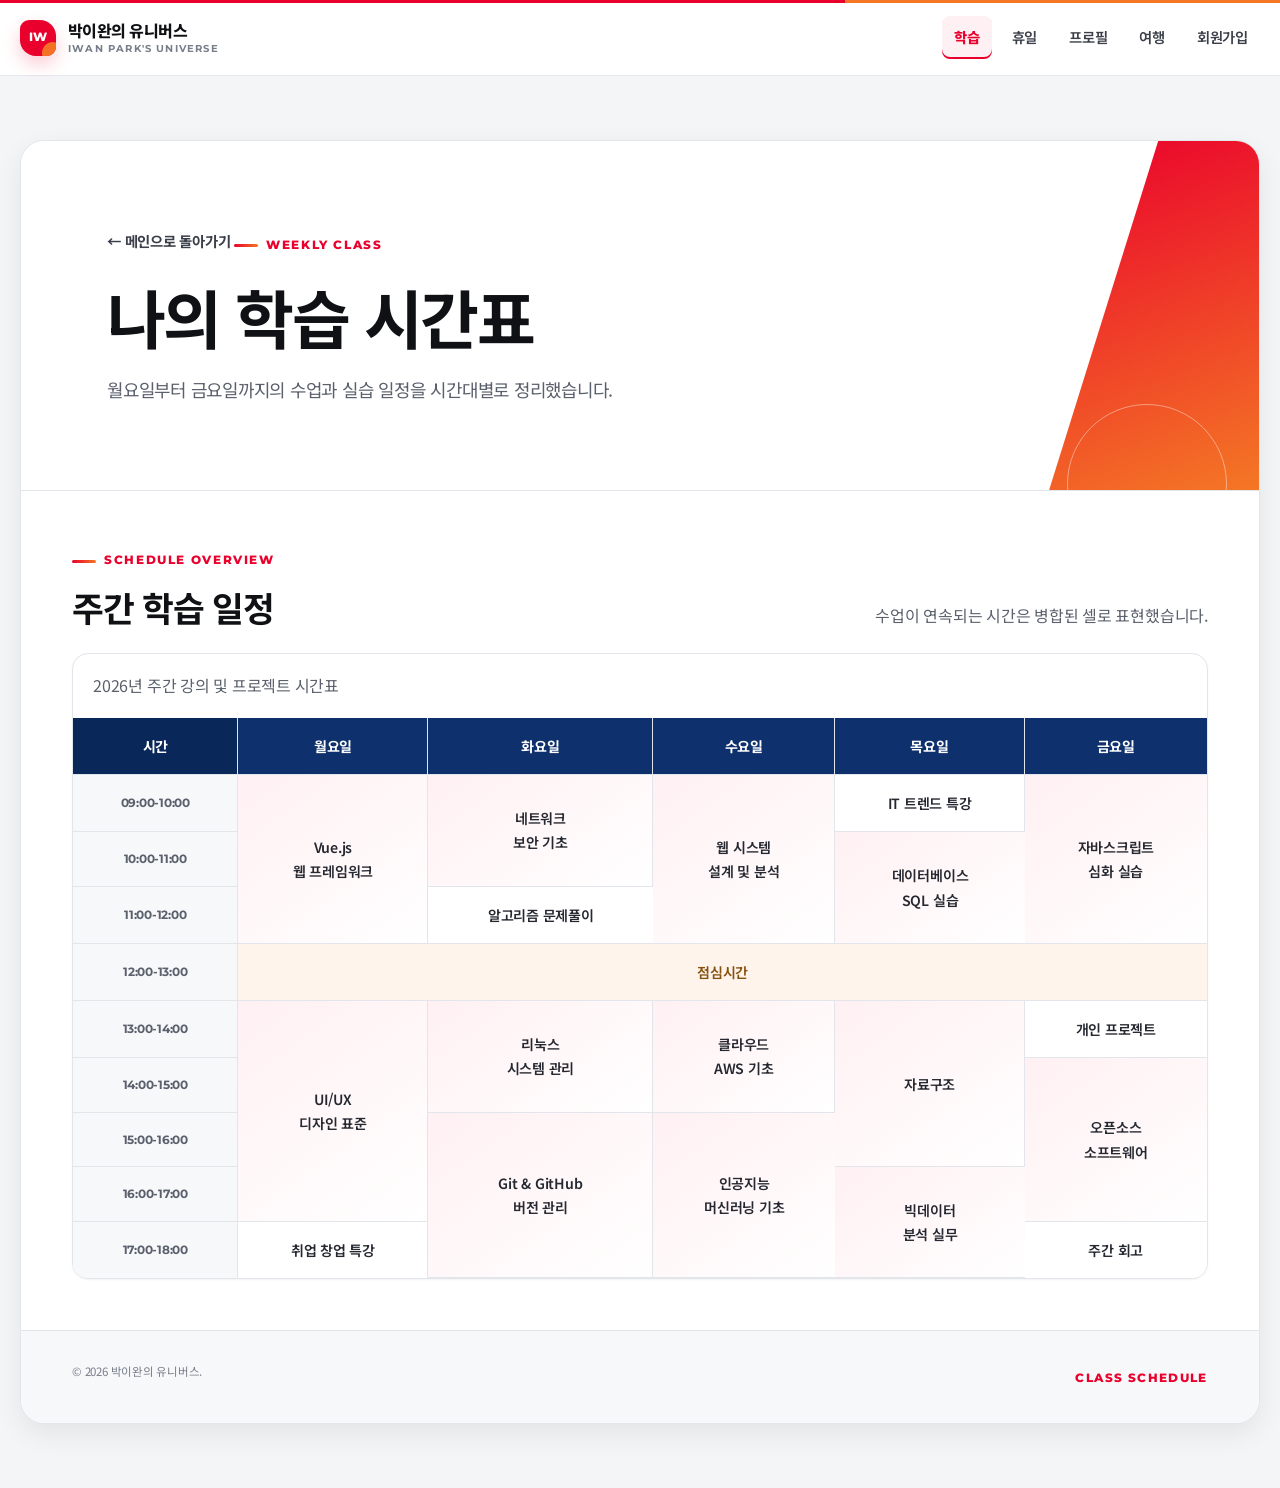
==== commit d48232e1: "feat: nav bar design" ====
--- a/html/myClass.html
+++ b/html/myClass.html
@@ -18,7 +18,7 @@
       </a>
 
       <nav class="header-nav">
-        <a href="myClass.html">학습</a>
+        <a href="myClass.html" aria-current="page">학습</a>
         <a href="myHoliday.html">휴일</a>
         <a href="myProfile.html">프로필</a>
         <a href="myTrip.html">여행</a>
--- a/css/style.css
+++ b/css/style.css
@@ -251,9 +251,66 @@
     background 200ms cubic-bezier(0.22, 1, 0.36, 1);
 }
 
-.header-nav a:hover {
+.header-nav a:hover, .header-nav a[aria-current="page"] {
   color: var(--sk-red);
   background: var(--sk-red-soft);
+}
+
+/* 현재 보고 있는 페이지의 메뉴를 hover 상태와 구분해 고정 표시 */
+.header-nav a[aria-current="page"] {
+  font-weight: 800;
+  box-shadow: inset 0 -2px 0 var(--sk-red);
+}
+
+/* 태블릿: 로고와 메뉴를 두 줄로 배치하고 메뉴는 가로 스크롤 허용 */
+@media (max-width: 900px) {
+  .global-header {
+    height: auto;
+  }
+
+  .header-inner {
+    min-height: 76px;
+    flex-direction: column;
+    align-items: stretch;
+    gap: 10px;
+    padding-block: 14px 10px;
+  }
+
+  .brand {
+    align-self: flex-start;
+  }
+
+  .header-nav {
+    width: 100%;
+    padding-bottom: 4px;
+    overflow-x: auto;
+    white-space: nowrap;
+    scrollbar-width: thin;
+  }
+
+  .header-nav a {
+    flex: 0 0 auto;
+  }
+}
+
+/* 모바일: 브랜드 문구와 메뉴 간격을 축소 */
+@media (max-width: 560px) {
+  .header-inner {
+    width: calc(100% - 24px);
+  }
+
+  .brand-subtitle {
+    display: none;
+  }
+
+  .header-nav {
+    gap: 4px;
+  }
+
+  .header-nav a {
+    padding: 8px 10px;
+    font-size: 0.82rem;
+  }
 }
 
 /* ==========================================================================
@@ -369,6 +426,43 @@
   transform: translateX(-3px);
 }
 
+/* 태블릿: 제목 설명을 세로로 배치해 긴 문장의 충돌 방지 */
+@media (max-width: 760px) {
+  .container {
+    width: calc(100% - 24px);
+    padding-block: 22px;
+  }
+
+  .page-shell {
+    border-radius: 18px;
+  }
+
+  .section-heading {
+    flex-direction: column;
+    align-items: flex-start;
+    gap: 10px;
+  }
+
+  .section-heading p {
+    max-width: none;
+  }
+}
+
+/* 작은 모바일: 공통 카드와 콘텐츠 여백 축소 */
+@media (max-width: 480px) {
+  .page-shell {
+    border-radius: 14px;
+  }
+
+  .page-content {
+    padding: 20px;
+  }
+
+  .panel {
+    padding: 20px;
+  }
+}
+
 /* ==========================================================================
    메인 페이지 히어로 영역
    ========================================================================== */
@@ -499,6 +593,68 @@
 
 .hero-lines span:nth-child(3) {
   width: 45%;
+}
+
+/* 태블릿: 히어로를 한 열로 전환하고 장식을 하단 배경으로 이동 */
+@media (max-width: 980px) {
+  .site-hero {
+    min-height: auto;
+    grid-template-columns: 1fr;
+    gap: 36px;
+  }
+
+  .site-hero::before {
+    top: auto;
+    bottom: 0;
+    width: 100%;
+    height: 46%;
+    clip-path: polygon(0 18%, 100% 0, 100% 100%, 0 100%);
+  }
+
+  .site-hero::after {
+    top: auto;
+    right: 8%;
+    bottom: 4%;
+    width: 230px;
+    height: 230px;
+  }
+
+  .hero-visual {
+    min-height: 250px;
+  }
+}
+
+/* 모바일: 히어로 여백과 버튼 폭을 화면에 맞춤 */
+@media (max-width: 600px) {
+  .site-hero {
+    gap: 28px;
+    padding: 38px 24px;
+  }
+
+  .site-hero::before {
+    height: 43%;
+  }
+
+  .site-hero::after {
+    width: 170px;
+    height: 170px;
+  }
+
+  .hero-actions {
+    flex-direction: column;
+  }
+
+  .hero-actions .button {
+    width: 100%;
+  }
+
+  .hero-visual {
+    min-height: 220px;
+  }
+
+  .hero-stat-card {
+    padding: 22px;
+  }
 }
 
 /* ==========================================================================
@@ -673,6 +829,45 @@
   font-size: 1.08rem;
 }
 
+/* 노트북: 바로가기 카드를 3열로 축소 */
+@media (max-width: 1100px) {
+  .quick-nav ul {
+    grid-template-columns: repeat(3, minmax(0, 1fr));
+  }
+}
+
+/* 태블릿: 제목과 설명을 세로 배치하고 카드는 2열로 구성 */
+@media (max-width: 700px) {
+  .quick-nav-header {
+    flex-direction: column;
+    align-items: flex-start;
+    gap: 10px;
+  }
+
+  .quick-nav ul {
+    grid-template-columns: repeat(2, minmax(0, 1fr));
+  }
+
+  .quick-nav a {
+    min-height: 140px;
+  }
+}
+
+/* 작은 모바일: 바로가기 카드를 한 열로 구성 */
+@media (max-width: 460px) {
+  .quick-nav {
+    padding: 24px 20px;
+  }
+
+  .quick-nav ul {
+    grid-template-columns: 1fr;
+  }
+
+  .quick-nav a {
+    min-height: 118px;
+  }
+}
+
 /* ==========================================================================
    메인 대시보드 및 실시간 정보
    ========================================================================== */
@@ -911,6 +1106,29 @@
   background: var(--sk-red-soft);
   border-color: rgba(234, 0, 44, 0.25);
   box-shadow: none;
+}
+
+/* 태블릿: 메인 소식과 사이드바를 한 열로 전환 */
+@media (max-width: 980px) {
+  .dashboard-layout {
+    grid-template-columns: 1fr;
+  }
+}
+
+/* 모바일: 날씨 수치와 게임 버튼을 한 열로 배치 */
+@media (max-width: 560px) {
+  .dashboard-layout {
+    padding: 24px 20px;
+  }
+
+  .weather-values,
+  .game-buttons {
+    grid-template-columns: 1fr;
+  }
+
+  .notice-card {
+    min-height: 220px;
+  }
 }
 
 /* ==========================================================================
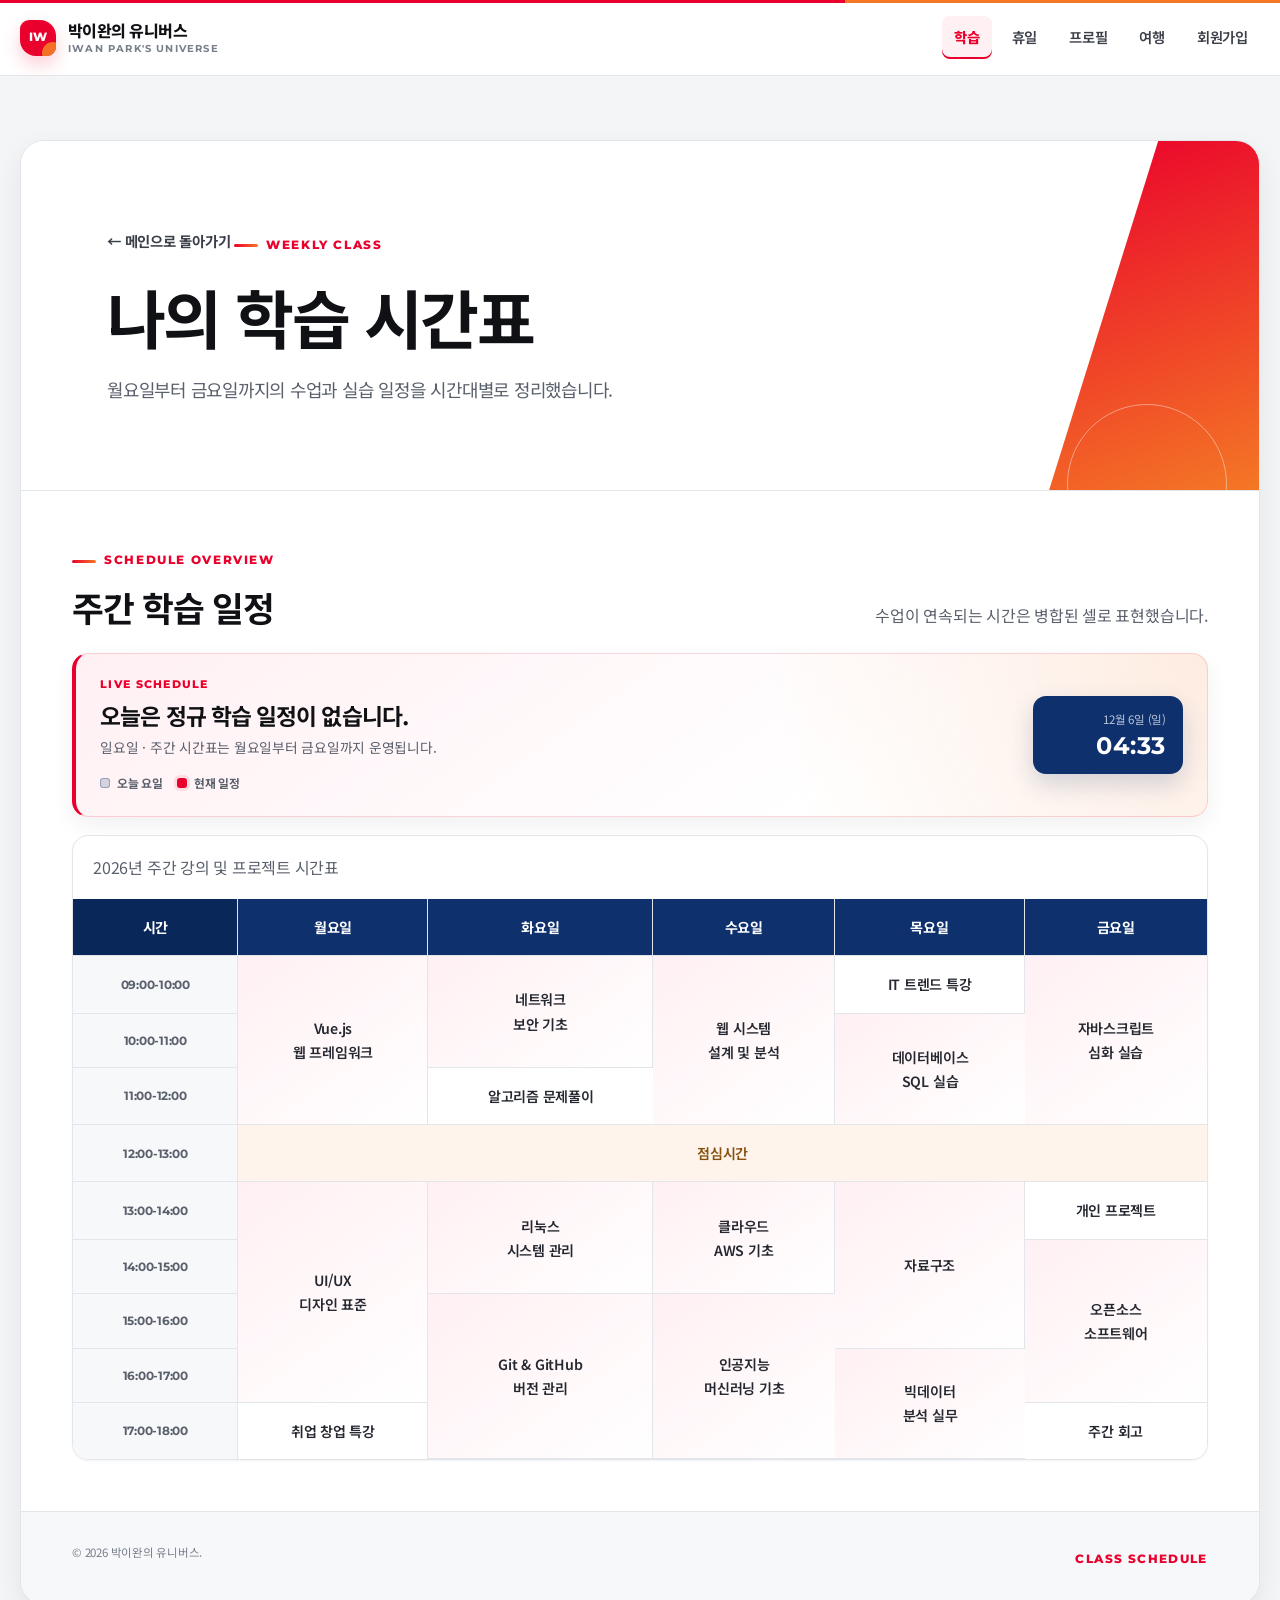
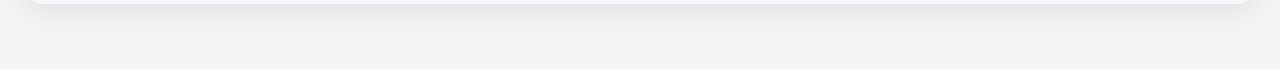
==== commit 63c65ea2: "feat: class time view" ====
--- a/html/myClass.html
+++ b/html/myClass.html
@@ -46,17 +46,40 @@
             <p>수업이 연속되는 시간은 병합된 셀로 표현했습니다.</p>
           </div>
 
+          <!-- 현재 요일과 진행 중인 수업을 알려주는 상태 패널 -->
+          <div class="schedule-live-panel" aria-live="polite">
+            <div class="schedule-live-copy">
+              <span class="schedule-live-label">LIVE SCHEDULE</span>
+              <h3 id="schedule-current-title">
+                현재 학습 일정을 확인하는 중입니다.
+              </h3>
+              <p id="schedule-current-description">
+                브라우저의 날짜와 시간을 기준으로 표시합니다.
+              </p>
+
+              <div class="schedule-legend" aria-label="시간표 강조 표시 안내">
+                <span class="schedule-legend-today">오늘 요일</span>
+                <span class="schedule-legend-current">현재 일정</span>
+              </div>
+            </div>
+
+            <div class="schedule-clock">
+              <span id="schedule-current-date">날짜 확인 중</span>
+              <strong id="schedule-current-time">--:--</strong>
+            </div>
+          </div>
+
           <div class="table-wrapper">
-            <table>
+            <table id="weekly-schedule">
               <caption>2026년 주간 강의 및 프로젝트 시간표</caption>
               <thead>
                 <tr>
-                  <th>시간</th>
-                  <th>월요일</th>
-                  <th>화요일</th>
-                  <th>수요일</th>
-                  <th>목요일</th>
-                  <th>금요일</th>
+                  <th scope="col">시간</th>
+                  <th scope="col">월요일</th>
+                  <th scope="col">화요일</th>
+                  <th scope="col">수요일</th>
+                  <th scope="col">목요일</th>
+                  <th scope="col">금요일</th>
                 </tr>
               </thead>
               <tbody>
@@ -121,5 +144,6 @@
       </footer>
     </div>
   </div>
+  <script src="../script/classSchedule.js"></script>
 </body>
 </html>
--- a/css/style.css
+++ b/css/style.css
@@ -460,6 +460,68 @@
 
   .panel {
     padding: 20px;
+  }
+}
+
+/* ==========================================================================
+   공통 첫 화면 등장 애니메이션
+   ========================================================================== */
+
+@keyframes reveal-down {
+  from {
+    opacity: 0;
+    transform: translateY(-16px);
+  }
+
+  to {
+    opacity: 1;
+    transform: translateY(0);
+  }
+}
+
+/* 상단 브랜드는 페이지 진입 시 짧게 내려오며 표시 */
+.global-header .brand {
+  animation: reveal-down 520ms cubic-bezier(0.22, 1, 0.36, 1) both;
+}
+
+/* 메인 페이지 소개 문구를 순서대로 표시 */
+.hero-copy > *,
+.hero-stat-card,
+.page-hero > * {
+  animation: reveal-down 650ms cubic-bezier(0.22, 1, 0.36, 1) both;
+}
+
+.hero-copy > :nth-child(1),
+.page-hero > :nth-child(1) {
+  animation-delay: 80ms;
+}
+
+.hero-copy > :nth-child(2),
+.page-hero > :nth-child(2) {
+  animation-delay: 150ms;
+}
+
+.hero-copy > :nth-child(3),
+.page-hero > :nth-child(3) {
+  animation-delay: 220ms;
+}
+
+.hero-copy > :nth-child(4),
+.page-hero > :nth-child(4) {
+  animation-delay: 290ms;
+}
+
+.hero-stat-card {
+  animation-delay: 220ms;
+}
+
+/* 동작 감소를 요청한 사용자는 애니메이션 없이 바로 표시 */
+@media (prefers-reduced-motion: reduce) {
+  .global-header .brand,
+  .hero-copy > *,
+  .hero-stat-card,
+  .page-hero > * {
+    animation: none;
   }
 }
 
@@ -889,65 +951,249 @@
   gap: 20px;
 }
 
-.notice-card {
+
+/* --------------------------------------------------------------------------
+   한국 원화 환율 대시보드
+   -------------------------------------------------------------------------- */
+
+.live-info-panel {
+  min-height: 100%;
+}
+
+.exchange-toolbar {
+  display: flex;
+  align-items: center;
+  justify-content: space-between;
+  gap: 16px;
+  margin-bottom: 18px;
+}
+
+.exchange-status {
+  margin: 0;
+  color: #5a606c;
+  font-size: 0.84rem;
+}
+
+.exchange-refresh-button {
+  min-height: 40px;
+  padding: 8px 14px;
+  flex: 0 0 auto;
+  color: var(--sk-red);
+  background: var(--sk-red-soft);
+  border: 1px solid rgba(234, 0, 44, 0.18);
+  border-radius: 9px;
+  font-size: 0.82rem;
+  font-weight: 800;
+  transition:
+    color 200ms cubic-bezier(0.22, 1, 0.36, 1),
+    background 200ms cubic-bezier(0.22, 1, 0.36, 1),
+    border-color 200ms cubic-bezier(0.22, 1, 0.36, 1),
+    transform 200ms cubic-bezier(0.22, 1, 0.36, 1);
+}
+
+.exchange-refresh-button:hover {
+  color: #ffffff;
+  background: var(--sk-red);
+  border-color: var(--sk-red);
+  transform: translateY(-2px);
+}
+
+.exchange-refresh-button:disabled {
+  cursor: wait;
+  opacity: 0.6;
+  transform: none;
+}
+
+.exchange-grid {
+  display: grid;
+  grid-template-columns: repeat(3, minmax(0, 1fr));
+  gap: 12px;
+}
+
+.exchange-card {
   position: relative;
+  min-width: 0;
+  padding: 20px;
   overflow: hidden;
-  min-height: 250px;
+  background: #ffffff;
+  border: 1px solid #e2e5ea;
+  border-radius: 14px;
+  box-shadow: 0 7px 20px rgba(16, 17, 20, 0.05);
+}
+
+.exchange-card::before {
+  position: absolute;
+  top: 0;
+  right: 0;
+  left: 0;
+  height: 4px;
+  content: "";
+  background: var(--sk-red);
+}
+
+.exchange-card:nth-child(2)::before {
+  background: var(--sk-orange);
+}
+
+.exchange-card:nth-child(3)::before {
+  background: var(--sk-navy);
+}
+
+.exchange-card-heading {
   display: flex;
-  flex-direction: column;
-  justify-content: flex-end;
-  padding: clamp(26px, 4vw, 42px);
+  align-items: center;
+  justify-content: space-between;
+  gap: 10px;
+  margin-bottom: 20px;
+}
+
+.exchange-code {
+  color: #101114;
+  font-family: "Montserrat", sans-serif;
+  font-size: 0.84rem;
+  font-weight: 800;
+  letter-spacing: 0.08em;
+}
+
+.exchange-name {
+  overflow: hidden;
+  color: #777e8a;
+  font-size: 0.76rem;
+  text-overflow: ellipsis;
+  white-space: nowrap;
+}
+
+.exchange-rate {
+  display: block;
+  overflow: hidden;
+  color: var(--sk-navy);
+  font-family: "Montserrat", "Noto Sans KR", sans-serif;
+  font-size: clamp(1.2rem, 2.4vw, 1.68rem);
+  font-weight: 800;
+  letter-spacing: -0.04em;
+  text-overflow: ellipsis;
+  white-space: nowrap;
+}
+
+.exchange-unit {
+  display: block;
+  margin-top: 7px;
+  color: #777e8a;
+  font-size: 0.74rem;
+}
+
+.exchange-converter {
+  display: grid;
+  grid-template-columns: minmax(170px, 0.8fr) minmax(260px, 1.2fr);
+  gap: 18px;
+  align-items: end;
+  margin-top: 18px;
+  padding: 20px;
+  background: linear-gradient(145deg, var(--sk-red-soft), #ffffff);
+  border: 1px solid rgba(234, 0, 44, 0.14);
+  border-radius: 14px;
+}
+
+.exchange-converter-label {
+  display: block;
+  margin-bottom: 5px;
+  color: #101114;
+  font-weight: 800;
+}
+
+.exchange-converter p {
+  margin: 0;
+  color: #5a606c;
+  font-size: 0.8rem;
+}
+
+.exchange-converter-controls {
+  display: grid;
+  grid-template-columns: minmax(0, 0.8fr) minmax(0, 1.2fr);
+  gap: 10px;
+}
+
+.exchange-amount-field,
+.exchange-currency-field {
+  display: grid;
+  gap: 7px;
+}
+
+.exchange-amount-field > span,
+.exchange-currency-field > span {
+  color: #3b3f49;
+  font-size: 0.78rem;
+  font-weight: 700;
+}
+
+#exchange-amount {
+  width: 100%;
+  min-height: 48px;
+  padding: 11px 13px;
+  background: #ffffff;
+  border: 1px solid #cfd3da;
+  border-radius: 10px;
+}
+
+#exchange-amount:focus {
+  border-color: var(--sk-red);
+  box-shadow: 0 0 0 4px rgba(234, 0, 44, 0.1);
+  outline: 0;
+}
+
+.exchange-result {
+  grid-column: 1 / -1;
+  min-height: 56px;
+  display: flex;
+  align-items: center;
+  padding: 14px 16px;
   color: #ffffff;
-  background:
-    linear-gradient(120deg, rgba(14, 48, 109, 0.97), rgba(14, 48, 109, 0.82)),
-    var(--sk-navy);
-  border-radius: 16px;
-}
-
-.notice-card::before, .notice-card::after {
-  position: absolute;
-  content: "";
-  border-radius: 50%;
-}
-
-.notice-card::before {
-  top: -95px;
-  right: -70px;
-  width: 240px;
-  height: 240px;
-  background: rgba(244, 119, 37, 0.34);
-}
-
-.notice-card::after {
-  right: 72px;
-  bottom: -100px;
-  width: 210px;
-  height: 210px;
-  border: 1px solid rgba(255, 255, 255, 0.22);
-}
-
-.notice-card > * {
-  position: relative;
-  z-index: 1;
-}
-
-.notice-card h3, .notice-card h4 {
-  color: #ffffff;
-}
-
-.notice-card p {
-  max-width: 700px;
-  color: rgba(255, 255, 255, 0.8);
-}
-
-.notice-meta {
-  display: flex;
-  flex-wrap: wrap;
-  gap: 8px 18px;
-  margin-top: 20px;
-  color: rgba(255, 255, 255, 0.66);
-  font-size: 0.86rem;
-}
+  background: var(--sk-navy);
+  border-radius: 10px;
+  font-weight: 800;
+}
+
+.exchange-disclaimer {
+  margin: 13px 0 0;
+  color: #777e8a;
+  font-size: 0.75rem;
+}
+
+@media (max-width: 760px) {
+  .exchange-grid {
+    grid-template-columns: repeat(2, minmax(0, 1fr));
+  }
+
+  .exchange-card:last-child {
+    grid-column: 1 / -1;
+  }
+
+  .exchange-converter {
+    grid-template-columns: 1fr;
+  }
+}
+
+@media (max-width: 520px) {
+  .exchange-toolbar {
+    align-items: flex-start;
+    flex-direction: column;
+  }
+
+  .exchange-refresh-button {
+    width: 100%;
+  }
+
+  .exchange-grid,
+  .exchange-converter-controls {
+    grid-template-columns: 1fr;
+  }
+
+  .exchange-card:last-child {
+    grid-column: auto;
+  }
+}
+
+
 
 .location-note {
   display: flex;
@@ -958,15 +1204,7 @@
   font-size: 0.88rem;
 }
 
-.weather-control label {
-  display: block;
-  margin-bottom: 8px;
-  color: #252830;
-  font-size: 0.88rem;
-  font-weight: 700;
-}
-
-#city-select, select {
+select {
   width: 100%;
   min-height: 48px;
   padding: 11px 42px 11px 13px;
@@ -977,12 +1215,10 @@
   transition: border-color 200ms cubic-bezier(0.22, 1, 0.36, 1), box-shadow 200ms cubic-bezier(0.22, 1, 0.36, 1);
 }
 
-#city-select:hover,
 select:hover {
   border-color: #aeb4bf;
 }
 
-#city-select:focus,
 select:focus {
   border-color: var(--sk-red);
   box-shadow: 0 0 0 4px rgba(234, 0, 44, 0.1);
@@ -1076,6 +1312,353 @@
   font-weight: 800;
 }
 
+
+
+/* --------------------------------------------------------------------------
+   도시 검색 버튼
+   -------------------------------------------------------------------------- */
+
+.weather-actions {
+  display: grid;
+  grid-template-columns: repeat(2, minmax(0, 1fr));
+  gap: 10px;
+}
+
+.weather-action-button {
+  min-height: 48px;
+  display: inline-flex;
+  align-items: center;
+  justify-content: center;
+  padding: 11px 14px;
+  border: 1px solid transparent;
+  border-radius: 10px;
+  font-weight: 700;
+  transition:
+    color 200ms cubic-bezier(0.22, 1, 0.36, 1),
+    background 200ms cubic-bezier(0.22, 1, 0.36, 1),
+    border-color 200ms cubic-bezier(0.22, 1, 0.36, 1),
+    box-shadow 200ms cubic-bezier(0.22, 1, 0.36, 1),
+    transform 200ms cubic-bezier(0.22, 1, 0.36, 1);
+}
+
+.weather-action-button:hover {
+  transform: translateY(-2px);
+}
+
+.weather-action-button:disabled {
+  cursor: wait;
+  opacity: 0.58;
+  transform: none;
+}
+
+.weather-action-primary {
+  color: #ffffff;
+  background: linear-gradient(135deg, var(--sk-red), var(--sk-red-dark));
+  box-shadow: 0 9px 20px rgba(234, 0, 44, 0.18);
+}
+
+.weather-action-primary:hover {
+  color: #ffffff;
+  box-shadow: 0 12px 26px rgba(234, 0, 44, 0.24);
+}
+
+.weather-action-secondary {
+  color: #252830;
+  background: #ffffff;
+  border-color: #cfd3da;
+}
+
+.weather-action-secondary:hover {
+  color: var(--sk-red);
+  background: var(--sk-red-soft);
+  border-color: rgba(234, 0, 44, 0.28);
+}
+
+/* 날씨 결과에 검색한 도시의 국가·행정구역 표시 */
+.weather-card-region {
+  margin: -8px 0 3px;
+  color: #3b3f49;
+  font-size: 0.85rem;
+  font-weight: 700;
+}
+
+/* --------------------------------------------------------------------------
+   도시 검색 모달
+   -------------------------------------------------------------------------- */
+
+.weather-search-dialog {
+  width: min(680px, calc(100% - 32px));
+  max-height: calc(100dvh - 32px);
+  padding: 0;
+  overflow: hidden;
+  background: transparent;
+  border: 0;
+  border-radius: 22px;
+  box-shadow: 0 34px 100px rgba(16, 17, 20, 0.28);
+}
+
+.weather-search-dialog::backdrop {
+  background: rgba(10, 12, 17, 0.72);
+  backdrop-filter: blur(7px);
+}
+
+.weather-search-dialog[open] {
+  animation: weather-dialog-open 220ms cubic-bezier(0.22, 1, 0.36, 1);
+}
+
+@keyframes weather-dialog-open {
+  from {
+    opacity: 0;
+    transform: translateY(18px) scale(0.98);
+  }
+
+  to {
+    opacity: 1;
+    transform: translateY(0) scale(1);
+  }
+}
+
+.weather-search-modal {
+  max-height: calc(100dvh - 32px);
+  display: flex;
+  flex-direction: column;
+  overflow: hidden;
+  background: #ffffff;
+  border-top: 5px solid var(--sk-red);
+  border-radius: 22px;
+}
+
+.weather-search-header {
+  display: flex;
+  align-items: flex-start;
+  justify-content: space-between;
+  gap: 20px;
+  padding: 26px 26px 20px;
+  border-bottom: 1px solid #e2e5ea;
+}
+
+.weather-search-header .eyebrow {
+  margin-bottom: 9px;
+}
+
+.weather-search-header h2 {
+  margin-bottom: 7px;
+  font-size: clamp(1.45rem, 3vw, 2rem);
+}
+
+.weather-search-header p {
+  margin-bottom: 0;
+  color: #5a606c;
+}
+
+.weather-search-close {
+  width: 42px;
+  height: 42px;
+  display: inline-grid;
+  place-items: center;
+  flex: 0 0 auto;
+  padding: 0;
+  color: #3b3f49;
+  background: #f1f3f6;
+  border: 0;
+  border-radius: 50%;
+  font-size: 1.55rem;
+  line-height: 1;
+  transition:
+    color 200ms cubic-bezier(0.22, 1, 0.36, 1),
+    background 200ms cubic-bezier(0.22, 1, 0.36, 1),
+    transform 200ms cubic-bezier(0.22, 1, 0.36, 1);
+}
+
+.weather-search-close:hover {
+  color: #ffffff;
+  background: var(--sk-red);
+  transform: rotate(6deg);
+}
+
+.city-search-form {
+  padding: 22px 26px 18px;
+  background: #f7f8fa;
+  border-bottom: 1px solid #e2e5ea;
+}
+
+.city-search-form label {
+  display: block;
+  margin-bottom: 8px;
+  color: #252830;
+  font-size: 0.9rem;
+  font-weight: 700;
+}
+
+.city-search-input-row {
+  display: grid;
+  grid-template-columns: minmax(0, 1fr) auto;
+  gap: 10px;
+}
+
+#city-search-input {
+  width: 100%;
+  min-height: 50px;
+  padding: 12px 14px;
+  background: #ffffff;
+  border: 1px solid #cfd3da;
+  border-radius: 10px;
+  outline: 0;
+  transition:
+    border-color 200ms cubic-bezier(0.22, 1, 0.36, 1),
+    box-shadow 200ms cubic-bezier(0.22, 1, 0.36, 1);
+}
+
+#city-search-input:focus {
+  border-color: var(--sk-red);
+  box-shadow: 0 0 0 4px rgba(234, 0, 44, 0.1);
+}
+
+#city-search-submit {
+  min-width: 92px;
+  min-height: 50px;
+  padding: 11px 18px;
+  color: #ffffff;
+  background: linear-gradient(135deg, var(--sk-red), var(--sk-red-dark));
+  border: 0;
+  border-radius: 10px;
+  font-weight: 800;
+}
+
+#city-search-submit:hover {
+  background: linear-gradient(135deg, var(--sk-red-dark), #b60022);
+}
+
+#city-search-submit:disabled {
+  cursor: wait;
+  opacity: 0.58;
+}
+
+.city-search-help {
+  margin: 9px 0 0;
+  color: #777e8a;
+  font-size: 0.78rem;
+}
+
+.city-search-results {
+  min-height: 180px;
+  padding: 18px 26px 26px;
+  overflow-y: auto;
+  overscroll-behavior: contain;
+}
+
+.city-search-state {
+  min-height: 142px;
+  display: grid;
+  place-items: center;
+  padding: 24px;
+  color: #5a606c;
+  background: #f7f8fa;
+  border: 1px dashed #cfd3da;
+  border-radius: 12px;
+  text-align: center;
+}
+
+.city-search-state.is-loading {
+  position: relative;
+  padding-top: 62px;
+}
+
+.city-search-state.is-loading::before {
+  position: absolute;
+  top: 30px;
+  width: 22px;
+  height: 22px;
+  content: "";
+  border: 3px solid #cfd3da;
+  border-top-color: var(--sk-red);
+  border-radius: 50%;
+  animation: weather-spin 0.8s linear infinite;
+}
+
+.city-search-state.is-error {
+  color: #9e1c34;
+  background: var(--sk-red-soft);
+  border-color: rgba(234, 0, 44, 0.2);
+}
+
+.city-search-list {
+  display: grid;
+  gap: 10px;
+  margin: 0;
+  padding: 0;
+  list-style: none;
+}
+
+.city-search-result {
+  width: 100%;
+  display: grid;
+  grid-template-columns: minmax(0, 1fr) auto;
+  gap: 16px;
+  align-items: center;
+  padding: 15px 16px;
+  color: #17191e;
+  background: #ffffff;
+  border: 1px solid #e2e5ea;
+  border-radius: 12px;
+  text-align: left;
+  transition:
+    color 200ms cubic-bezier(0.22, 1, 0.36, 1),
+    background 200ms cubic-bezier(0.22, 1, 0.36, 1),
+    border-color 200ms cubic-bezier(0.22, 1, 0.36, 1),
+    box-shadow 200ms cubic-bezier(0.22, 1, 0.36, 1),
+    transform 200ms cubic-bezier(0.22, 1, 0.36, 1);
+}
+
+.city-search-result:hover,
+.city-search-result:focus-visible {
+  color: var(--sk-red);
+  background: var(--sk-red-soft);
+  border-color: rgba(234, 0, 44, 0.24);
+  box-shadow: 0 9px 24px rgba(16, 17, 20, 0.07);
+  transform: translateY(-2px);
+}
+
+.city-result-copy {
+  min-width: 0;
+}
+
+.city-result-name,
+.city-result-region,
+.city-result-coordinates {
+  display: block;
+}
+
+.city-result-name {
+  font-size: 1rem;
+  font-weight: 800;
+}
+
+.city-result-region {
+  margin-top: 3px;
+  overflow: hidden;
+  color: #5a606c;
+  font-size: 0.82rem;
+  text-overflow: ellipsis;
+  white-space: nowrap;
+}
+
+.city-result-coordinates {
+  color: var(--sk-navy);
+  font-family: "Montserrat", sans-serif;
+  font-size: 0.72rem;
+  font-weight: 700;
+  white-space: nowrap;
+}
+
+.city-search-result::after {
+  content: "→";
+  color: var(--sk-orange);
+  font-size: 1rem;
+  font-weight: 800;
+}
+
+
 .game-area {
   display: grid;
   gap: 16px;
@@ -1122,12 +1705,43 @@
   }
 
   .weather-values,
+  .weather-actions,
   .game-buttons {
     grid-template-columns: 1fr;
   }
 
-  .notice-card {
-    min-height: 220px;
+  .weather-search-dialog {
+    width: calc(100% - 20px);
+    max-height: calc(100dvh - 20px);
+  }
+
+  .weather-search-modal {
+    max-height: calc(100dvh - 20px);
+    border-radius: 16px;
+  }
+
+  .weather-search-header,
+  .city-search-form,
+  .city-search-results {
+    padding-right: 18px;
+    padding-left: 18px;
+  }
+
+  .city-search-input-row {
+    grid-template-columns: 1fr;
+  }
+
+  #city-search-submit {
+    width: 100%;
+  }
+
+  .city-search-result {
+    grid-template-columns: 1fr auto;
+    gap: 10px;
+  }
+
+  .city-result-coordinates {
+    display: none;
   }
 }
 
@@ -1180,6 +1794,31 @@
   margin-bottom: 0;
   color: #5a606c;
   font-size: clamp(1rem, 1.6vw, 1.12rem);
+}
+
+/* 모바일: 소개 영역 여백을 줄이고 우측 장식이 글자를 가리지 않도록 축소 */
+@media (max-width: 600px) {
+  .page-hero {
+    padding: 38px 24px;
+  }
+
+  .page-hero::before {
+    width: 130px;
+    opacity: 0.25;
+  }
+
+  .page-hero::after {
+    right: 14px;
+    bottom: -62px;
+    width: 120px;
+    height: 120px;
+    opacity: 0.5;
+  }
+
+  .page-hero h1,
+  .page-hero p {
+    max-width: calc(100% - 30px);
+  }
 }
 
 /* ==========================================================================
@@ -1278,6 +1917,28 @@
   color: #5a606c;
 }
 
+/* 태블릿: 프로필 카드를 2열로 축소 */
+@media (max-width: 900px) {
+  .profile-grid {
+    grid-template-columns: repeat(2, minmax(0, 1fr));
+  }
+
+  .trait-list {
+    grid-template-columns: 1fr;
+  }
+}
+
+/* 모바일: 프로필 카드를 한 열로 구성 */
+@media (max-width: 620px) {
+  .profile-grid {
+    grid-template-columns: 1fr;
+  }
+
+  .profile-card {
+    min-height: auto;
+  }
+}
+
 /* ==========================================================================
    휴일 일정 타임라인
    ========================================================================== */
@@ -1289,39 +1950,128 @@
 }
 
 .day-card {
+  --holiday-image: none;
   position: relative;
+  isolation: isolate;
   overflow: hidden;
+  min-height: 310px;
   padding: 28px;
   background: #ffffff;
   border: 1px solid #e2e5ea;
   border-radius: 16px;
   transition:
-    border-color 200ms cubic-bezier(0.22, 1, 0.36, 1),
-    box-shadow 200ms cubic-bezier(0.22, 1, 0.36, 1),
-    transform 200ms cubic-bezier(0.22, 1, 0.36, 1);
-}
-
-.day-card:hover {
-  border-color: rgba(234, 0, 44, 0.2);
-  box-shadow: 0 10px 28px rgba(16, 17, 20, 0.07);
-  transform: translateY(-4px);
-}
-
+    border-color 240ms cubic-bezier(0.22, 1, 0.36, 1),
+    box-shadow 240ms cubic-bezier(0.22, 1, 0.36, 1),
+    transform 240ms cubic-bezier(0.22, 1, 0.36, 1);
+}
+
+/* 시간대별 카드 스타일 */
+.day-card-morning {
+  --holiday-image: url("../media/morning.jpg");
+}
+
+.day-card-afternoon {
+  --holiday-image: url("../media/afternoon.jpg");
+}
+
+.day-card-night {
+  --holiday-image: url("../media/night.jpg");
+}
+
+/* 기존 상단 포인트 선 */
 .day-card::before {
   position: absolute;
   top: 0;
   left: 28px;
+  z-index: 3;
   width: 58px;
   height: 4px;
   content: "";
   background: var(--sk-red);
 }
 
-.day-card:nth-child(2)::before {
+/* 카드 배경 이미지 */
+.day-card::after {
+  position: absolute;
+  inset: 0;
+  z-index: 0;
+  content: "";
+  background-image: var(--holiday-image);
+  background-position: center;
+  background-size: cover;
+  opacity: 0;
+  filter: saturate(0.82) contrast(0.94);
+  transform: scale(1.07);
+  transition:
+    opacity 360ms cubic-bezier(0.22, 1, 0.36, 1),
+    transform 600ms cubic-bezier(0.22, 1, 0.36, 1);
+  pointer-events: none;
+}
+
+/* 텍스트와 버튼을 이미지보다 위에 유지 */
+.day-card > * {
+  position: relative;
+  z-index: 1;
+}
+
+.day-card-afternoon::before {
   background: var(--sk-orange);
 }
 
-.day-card:nth-child(3)::before {
+.day-card-night::before {
+  background: var(--sk-navy);
+}
+
+/* 이미지는 hover와 키보드 포커스에서만 매우 희미하게 표시 */
+.day-card:hover::after,
+.day-card:focus-within::after {
+  opacity: 0.14;
+  transform: scale(1);
+}
+
+.day-card:hover,
+.day-card:focus-within {
+  border-color: rgba(234, 0, 44, 0.22);
+  box-shadow: 0 12px 30px rgba(16, 17, 20, 0.09);
+  transform: translateY(-4px);
+}
+
+/* 현재 시간대 자동 강조 */
+.day-card.is-current {
+  border-color: rgba(234, 0, 44, 0.32);
+  box-shadow:
+    0 0 0 3px rgba(234, 0, 44, 0.08),
+    0 12px 30px rgba(16, 17, 20, 0.08);
+}
+
+.day-card.is-current::after {
+  opacity: 0.06;
+}
+
+.day-card.is-current:hover::after,
+.day-card.is-current:focus-within::after {
+  opacity: 0.16;
+}
+
+.day-card-status {
+  position: absolute;
+  top: 18px;
+  right: 18px;
+  padding: 5px 9px;
+  color: #ffffff;
+  background: var(--sk-red);
+  border-radius: 999px;
+  font-family: "Montserrat", sans-serif;
+  font-size: 0.64rem;
+  font-weight: 800;
+  letter-spacing: 0.08em;
+}
+
+.day-card-afternoon .day-card-status {
+  background: var(--sk-orange);
+}
+
+.day-card-night .day-card-status {
   background: var(--sk-navy);
 }
 
@@ -1352,8 +2102,51 @@
   font-weight: 800;
 }
 
+.day-card-afternoon .schedule-list time {
+  color: #c65c13;
+}
+
+.day-card-night .schedule-list time {
+  color: var(--sk-navy);
+}
+
 .schedule-list span {
   color: #3b3f49;
+}
+
+/* mark를 실제 실행 가능한 버튼으로 사용 */
+.holiday-game-trigger {
+  display: inline;
+  margin: 0;
+  padding: 0;
+  color: inherit;
+  background: transparent;
+  border: 0;
+  font: inherit;
+  text-align: inherit;
+}
+
+.holiday-game-trigger mark {
+  display: inline-block;
+  padding: 0.08em 0.42em;
+  color: #7f3c0d;
+  background: #fff1bb;
+  border: 1px solid rgba(244, 119, 37, 0.28);
+  border-radius: 5px;
+  font-weight: 800;
+  transition:
+    color 200ms cubic-bezier(0.22, 1, 0.36, 1),
+    background 200ms cubic-bezier(0.22, 1, 0.36, 1),
+    box-shadow 200ms cubic-bezier(0.22, 1, 0.36, 1),
+    transform 200ms cubic-bezier(0.22, 1, 0.36, 1);
+}
+
+.holiday-game-trigger:hover mark,
+.holiday-game-trigger:focus-visible mark {
+  color: #ffffff;
+  background: var(--sk-orange);
+  box-shadow: 0 6px 16px rgba(244, 119, 37, 0.22);
+  transform: translateY(-1px);
 }
 
 .date-note {
@@ -1364,13 +2157,36 @@
   text-align: right;
 }
 
+/* 태블릿: 휴일 카드를 2열로 구성 */
+@media (max-width: 900px) {
+  .day-sections {
+    grid-template-columns: repeat(2, minmax(0, 1fr));
+  }
+}
+
+/* 모바일: 휴일 카드를 한 열로 구성 */
+@media (max-width: 620px) {
+  .day-sections {
+    grid-template-columns: 1fr;
+  }
+
+  .day-card {
+    min-height: 0;
+    padding: 24px;
+  }
+
+  .schedule-list li {
+    grid-template-columns: 54px 1fr;
+  }
+}
+
 /* ==========================================================================
    여행 앨범 및 미디어
    ========================================================================== */
 
 .media-intro {
   display: grid;
-  grid-template-columns: minmax(0, 1fr) minmax(280px, 440px);
+  grid-template-columns: minmax(0, 1fr) minmax(320px, 460px);
   gap: 28px;
   align-items: center;
   margin-bottom: 30px;
@@ -1381,38 +2197,317 @@
   color: #5a606c;
 }
 
+
+/* --------------------------------------------------------------------------
+   공통 커스텀 미디어 플레이어
+   -------------------------------------------------------------------------- */
+
+.media-player {
+  --media-progress: 0%;
+}
+
+.media-player-heading {
+  display: flex;
+  align-items: flex-start;
+  justify-content: space-between;
+  gap: 16px;
+}
+
+.media-title {
+  display: block;
+  color: #101114;
+  font-size: 0.95rem;
+  line-height: 1.4;
+}
+
+.media-status {
+  display: inline-flex;
+  align-items: center;
+  gap: 6px;
+  flex: 0 0 auto;
+  padding: 5px 8px;
+  color: #777e8a;
+  background: #ffffff;
+  border: 1px solid #e2e5ea;
+  border-radius: 999px;
+  font-family: "Montserrat", sans-serif;
+  font-size: 0.6rem;
+  font-weight: 800;
+  letter-spacing: 0.08em;
+}
+
+.media-status::before {
+  width: 6px;
+  height: 6px;
+  content: "";
+  background: #aeb4bf;
+  border-radius: 50%;
+}
+
+.media-player.is-playing .media-status {
+  color: var(--sk-red);
+  border-color: rgba(234, 0, 44, 0.2);
+}
+
+.media-player.is-playing .media-status::before {
+  background: var(--sk-red);
+  box-shadow: 0 0 0 4px rgba(234, 0, 44, 0.1);
+}
+
+.media-control-button {
+  width: 38px;
+  height: 38px;
+  display: inline-grid;
+  place-items: center;
+  flex: 0 0 auto;
+  padding: 0;
+  color: #252830;
+  background: #ffffff;
+  border: 1px solid #e2e5ea;
+  border-radius: 50%;
+  font-size: 0.86rem;
+  line-height: 1;
+  transition:
+    color 180ms cubic-bezier(0.22, 1, 0.36, 1),
+    background 180ms cubic-bezier(0.22, 1, 0.36, 1),
+    border-color 180ms cubic-bezier(0.22, 1, 0.36, 1),
+    transform 180ms cubic-bezier(0.22, 1, 0.36, 1);
+}
+
+.media-control-button:hover {
+  color: #ffffff;
+  background: var(--sk-red);
+  border-color: var(--sk-red);
+  transform: translateY(-1px);
+}
+
+.media-play-button {
+  color: #ffffff;
+  background:
+    linear-gradient(
+      135deg,
+      var(--sk-red),
+      var(--sk-red-dark)
+    );
+  border-color: transparent;
+  box-shadow: 0 8px 18px rgba(234, 0, 44, 0.2);
+}
+
+.media-time {
+  color: #5a606c;
+  font-family: "Montserrat", sans-serif;
+  font-size: 0.72rem;
+  font-weight: 700;
+  white-space: nowrap;
+}
+
+
+/* 커스텀 재생 진행 바 */
+.media-progress {
+  width: 100%;
+  height: 5px;
+  margin: 0;
+  appearance: none;
+  cursor: pointer;
+  background:
+    linear-gradient(
+      90deg,
+      var(--sk-red) 0,
+      var(--sk-red) var(--media-progress),
+      #d8dce3 var(--media-progress),
+      #d8dce3 100%
+    );
+  border: 0;
+  border-radius: 999px;
+  outline: 0;
+}
+
+.media-progress::-webkit-slider-runnable-track {
+  height: 5px;
+  background: transparent;
+  border-radius: 999px;
+}
+
+.media-progress::-webkit-slider-thumb {
+  width: 15px;
+  height: 15px;
+  margin-top: -5px;
+  appearance: none;
+  background: #ffffff;
+  border: 4px solid var(--sk-red);
+  border-radius: 50%;
+  box-shadow: 0 3px 9px rgba(16, 17, 20, 0.18);
+}
+
+.media-progress::-moz-range-track {
+  height: 5px;
+  background: #d8dce3;
+  border-radius: 999px;
+}
+
+.media-progress::-moz-range-progress {
+  height: 5px;
+  background: var(--sk-red);
+  border-radius: 999px;
+}
+
+.media-progress::-moz-range-thumb {
+  width: 9px;
+  height: 9px;
+  background: #ffffff;
+  border: 4px solid var(--sk-red);
+  border-radius: 50%;
+  box-shadow: 0 3px 9px rgba(16, 17, 20, 0.18);
+}
+
+
+/* --------------------------------------------------------------------------
+   오디오 플레이어
+   -------------------------------------------------------------------------- */
+
 .audio-card {
   position: relative;
-  padding: 18px;
-  background: linear-gradient(145deg, var(--sk-red-soft), #ffffff);
+  overflow: hidden;
+  padding: 20px;
+  background:
+    radial-gradient(
+      circle at 100% 0,
+      rgba(244, 119, 37, 0.13),
+      transparent 42%
+    ),
+    linear-gradient(
+      145deg,
+      var(--sk-red-soft),
+      #ffffff 68%
+    );
   border: 1px solid rgba(234, 0, 44, 0.16);
   border-left: 4px solid var(--sk-red);
-  border-radius: 16px;
-  box-shadow: 0 8px 22px rgba(16, 17, 20, 0.05);
+  border-radius: 18px;
+  box-shadow: 0 12px 30px rgba(16, 17, 20, 0.07);
+}
+
+.audio-card::after {
+  position: absolute;
+  right: -32px;
+  bottom: -46px;
+  width: 120px;
+  height: 120px;
+  content: "";
+  border: 1px solid rgba(234, 0, 44, 0.12);
+  border-radius: 50%;
+  pointer-events: none;
 }
 
 .media-label {
   display: block;
-  margin-bottom: 10px;
+  margin-bottom: 5px;
   color: var(--sk-red);
   font-family: "Montserrat", "Noto Sans KR", sans-serif;
-  font-size: 0.7rem;
+  font-size: 0.68rem;
   font-weight: 800;
-  letter-spacing: 0.1em;
+  letter-spacing: 0.11em;
   text-transform: uppercase;
 }
 
 .audio-card audio {
-  display: block;
-  height: 54px;
-  accent-color: var(--sk-red);
-  border-radius: 10px;
-}
-
-/* Chromium 계열 브라우저의 기본 오디오 컨트롤 배경 보정 */
-.audio-card audio::-webkit-media-controls-panel {
-  background: #ffffff;
-}
+  width: 100%;
+  margin-top: 14px;
+}
+
+.audio-card.is-enhanced audio {
+  position: absolute;
+  width: 1px;
+  height: 1px;
+  overflow: hidden;
+  clip-path: inset(50%);
+  white-space: nowrap;
+}
+
+.audio-player-surface {
+  position: relative;
+  z-index: 1;
+  display: none;
+  gap: 13px;
+  align-items: center;
+  margin-top: 17px;
+  padding: 13px 14px;
+  background: rgba(255, 255, 255, 0.9);
+  border: 1px solid rgba(234, 0, 44, 0.1);
+  border-radius: 14px;
+  box-shadow: 0 7px 18px rgba(16, 17, 20, 0.05);
+  backdrop-filter: blur(10px);
+}
+
+.audio-card.is-enhanced .audio-player-surface {
+  display: grid;
+  grid-template-columns: 42px minmax(0, 1fr);
+}
+
+.audio-custom-controls {
+  min-width: 0;
+  display: grid;
+  grid-template-columns:
+    auto
+    auto
+    minmax(90px, 1fr)
+    auto
+    auto;
+  gap: 10px;
+  align-items: center;
+}
+
+.media-wave {
+  height: 35px;
+  display: flex;
+  align-items: center;
+  justify-content: center;
+  gap: 3px;
+}
+
+.media-wave span {
+  width: 3px;
+  height: 10px;
+  background:
+    linear-gradient(
+      180deg,
+      var(--sk-red),
+      var(--sk-orange)
+    );
+  border-radius: 999px;
+  transform-origin: center;
+}
+
+.media-player.is-playing .media-wave span {
+  animation:
+    media-wave-move
+    780ms
+    ease-in-out
+    infinite alternate;
+}
+
+.media-player.is-playing .media-wave span:nth-child(2),
+.media-player.is-playing .media-wave span:nth-child(4) {
+  animation-delay: -280ms;
+}
+
+.media-player.is-playing .media-wave span:nth-child(3) {
+  animation-delay: -520ms;
+}
+
+@keyframes media-wave-move {
+  from {
+    transform: scaleY(0.55);
+  }
+
+  to {
+    transform: scaleY(2.25);
+  }
+}
+
+
+/* --------------------------------------------------------------------------
+   여행 사진 카드
+   -------------------------------------------------------------------------- */
 
 .trip-grid-container {
   display: grid;
@@ -1455,7 +2550,9 @@
   height: 100%;
   min-height: 390px;
   object-fit: cover;
-  transition: transform 600ms cubic-bezier(0.22, 1, 0.36, 1), filter 600ms cubic-bezier(0.22, 1, 0.36, 1);
+  transition:
+    transform 600ms cubic-bezier(0.22, 1, 0.36, 1),
+    filter 600ms cubic-bezier(0.22, 1, 0.36, 1);
 }
 
 .trip-card:hover img {
@@ -1488,23 +2585,226 @@
   font-size: 0.88rem;
 }
 
+
+/* --------------------------------------------------------------------------
+   비디오 플레이어
+   -------------------------------------------------------------------------- */
+
 .vlog-card {
   display: grid;
-  grid-template-columns: minmax(0, 1.45fr) minmax(250px, 0.55fr);
+  grid-template-columns:
+    minmax(0, 1.45fr)
+    minmax(250px, 0.55fr);
   overflow: hidden;
   background: #ffffff;
   border: 1px solid #e2e5ea;
-  border-radius: 16px;
+  border-top: 4px solid var(--sk-red);
+  border-radius: 18px;
+  box-shadow: 0 14px 34px rgba(16, 17, 20, 0.08);
+}
+
+.video-stage {
+  position: relative;
+  min-width: 0;
+  min-height: 380px;
+  overflow: hidden;
+  background: #08090c;
+  isolation: isolate;
+}
+
+.video-stage::after {
+  position: absolute;
+  inset: 42% 0 0;
+  z-index: 1;
+  content: "";
+  background:
+    linear-gradient(
+      transparent,
+      rgba(5, 7, 12, 0.86)
+    );
+  pointer-events: none;
 }
 
 .vlog-card video {
   width: 100%;
   height: 100%;
-  min-height: 340px;
+  min-height: 380px;
+  display: block;
   object-fit: cover;
-  background: #101114;
-  border-right: 1px solid #e2e5ea;
-  accent-color: var(--sk-red);
+  background: #08090c;
+}
+
+.video-player-topbar {
+  position: absolute;
+  top: 0;
+  right: 0;
+  left: 0;
+  z-index: 3;
+  display: none;
+  align-items: center;
+  justify-content: space-between;
+  gap: 16px;
+  padding: 16px 18px;
+  color: rgba(255, 255, 255, 0.82);
+  background:
+    linear-gradient(
+      180deg,
+      rgba(5, 7, 12, 0.8),
+      transparent
+    );
+  font-family: "Montserrat", sans-serif;
+  font-size: 0.64rem;
+  font-weight: 800;
+  letter-spacing: 0.09em;
+  opacity: 1;
+  transform: translateY(0);
+  transition:
+    opacity 280ms cubic-bezier(0.22, 1, 0.36, 1),
+    transform 280ms cubic-bezier(0.22, 1, 0.36, 1);
+}
+
+.video-player-topbar .media-status {
+  color: rgba(255, 255, 255, 0.82);
+  background: rgba(255, 255, 255, 0.12);
+  border-color: rgba(255, 255, 255, 0.18);
+  backdrop-filter: blur(8px);
+}
+
+.video-center-play {
+  position: absolute;
+  top: 50%;
+  left: 50%;
+  z-index: 4;
+  width: 76px;
+  height: 76px;
+  display: none;
+  place-items: center;
+  padding: 0;
+  color: #ffffff;
+  background:
+    linear-gradient(
+      135deg,
+      var(--sk-red),
+      var(--sk-orange)
+    );
+  border: 1px solid rgba(255, 255, 255, 0.38);
+  border-radius: 50%;
+  box-shadow: 0 18px 40px rgba(0, 0, 0, 0.3);
+  transform: translate(-50%, -50%);
+  transition:
+    transform 200ms cubic-bezier(0.22, 1, 0.36, 1),
+    opacity 200ms cubic-bezier(0.22, 1, 0.36, 1);
+}
+
+.video-center-play span {
+  margin-left: 4px;
+  font-size: 1.35rem;
+}
+
+.video-center-play:hover {
+  transform:
+    translate(-50%, -50%)
+    scale(1.07);
+}
+
+.video-control-panel {
+  position: absolute;
+  right: 0;
+  bottom: 0;
+  left: 0;
+  z-index: 4;
+  display: none;
+  gap: 10px;
+  padding: 18px;
+  opacity: 1;
+  transform: translateY(0);
+  transition:
+    opacity 280ms cubic-bezier(0.22, 1, 0.36, 1),
+    transform 280ms cubic-bezier(0.22, 1, 0.36, 1);
+}
+
+.video-control-row {
+  display: flex;
+  align-items: center;
+  gap: 10px;
+}
+
+.video-control-row .media-control-button {
+  color: #ffffff;
+  background: rgba(255, 255, 255, 0.12);
+  border-color: rgba(255, 255, 255, 0.18);
+  backdrop-filter: blur(8px);
+}
+
+.video-control-row .media-control-button:hover,
+.video-control-row .media-play-button {
+  background: var(--sk-red);
+  border-color: var(--sk-red);
+}
+
+.video-time-group {
+  display: inline-flex;
+  align-items: center;
+  gap: 5px;
+  color: rgba(255, 255, 255, 0.78);
+}
+
+.video-time-group .media-time {
+  color: inherit;
+}
+
+.video-control-spacer {
+  flex: 1;
+}
+
+.video-stage .video-progress {
+  --track-color: rgba(255, 255, 255, 0.28);
+
+  background:
+    linear-gradient(
+      90deg,
+      var(--sk-red) 0,
+      var(--sk-red) var(--media-progress),
+      var(--track-color) var(--media-progress),
+      var(--track-color) 100%
+    );
+}
+
+.vlog-card.is-enhanced .video-player-topbar {
+  display: flex;
+}
+
+.vlog-card.is-enhanced .video-control-panel {
+  display: grid;
+}
+
+.vlog-card.is-enhanced .video-center-play {
+  display: grid;
+}
+
+.vlog-card.is-playing .video-center-play {
+  opacity: 0;
+  pointer-events: none;
+}
+
+/*
+  영상 재생 중 플레이어 밖으로 마우스가 나가면
+  상단 상태 바와 하단 컨트롤을 부드럽게 숨깁니다.
+*/
+.vlog-card.is-playing.is-controls-hidden .video-player-topbar {
+  opacity: 0;
+  pointer-events: none;
+  transform: translateY(-10px);
+}
+
+.vlog-card.is-playing.is-controls-hidden .video-control-panel {
+  opacity: 0;
+  pointer-events: none;
+  transform: translateY(12px);
+}
+
+.vlog-card.is-playing.is-controls-hidden .video-stage {
+  cursor: none;
 }
 
 .vlog-caption {
@@ -1522,21 +2822,377 @@
   width: 52px;
   height: 4px;
   content: "";
-  background: linear-gradient(90deg, var(--sk-red), var(--sk-orange));
+  background:
+    linear-gradient(
+      90deg,
+      var(--sk-red),
+      var(--sk-orange)
+    );
 }
 
 .vlog-caption h3 {
   margin-top: 18px;
 }
 
-.vlog-caption p:last-child {
+.vlog-caption p {
+  color: #5a606c;
+}
+
+.vlog-caption p:last-of-type {
   margin-bottom: 0;
-  color: #5a606c;
+}
+
+/* 태블릿: 음악 소개, 여행 카드, 영상 카드를 화면 폭에 맞춰 재배치 */
+@media (max-width: 900px) {
+  .media-intro {
+    grid-template-columns: 1fr;
+  }
+
+  .trip-grid-container {
+    grid-template-columns: repeat(2, minmax(0, 1fr));
+  }
+
+  .vlog-card {
+    grid-template-columns: 1fr;
+  }
+
+  .video-stage,
+  .vlog-card video {
+    min-height: 0;
+    aspect-ratio: 16 / 9;
+  }
+
+  .vlog-card video {
+    border-right: 0;
+  }
+}
+
+
+/* 모바일: 여행 사진과 커스텀 미디어 컨트롤 조정 */
+@media (max-width: 620px) {
+  .trip-grid-container {
+    grid-template-columns: 1fr;
+  }
+
+  .trip-card,
+  .trip-card img {
+    min-height: 320px;
+  }
+
+  .trip-card figcaption,
+  .vlog-caption {
+    padding: 24px;
+  }
+
+  .vlog-caption::before {
+    top: 24px;
+    left: 24px;
+  }
+
+  .audio-card {
+    padding: 17px;
+  }
+
+  .audio-card.is-enhanced .audio-player-surface {
+    grid-template-columns: 1fr;
+  }
+
+  .media-wave {
+    display: none;
+  }
+
+  .audio-custom-controls {
+    grid-template-columns:
+      auto
+      auto
+      minmax(72px, 1fr)
+      auto;
+  }
+
+  .audio-custom-controls [data-duration] {
+    display: none;
+  }
+
+  .video-center-play {
+    width: 64px;
+    height: 64px;
+  }
+
+  .video-control-panel {
+    padding: 14px;
+  }
+
+  .video-player-topbar {
+    padding: 14px;
+  }
+
+  .video-player-topbar > span:first-child {
+    max-width: 62%;
+    overflow: hidden;
+    text-overflow: ellipsis;
+    white-space: nowrap;
+  }
+}
+
+
+/* 동작 감소 설정 */
+@media (prefers-reduced-motion: reduce) {
+  .media-player.is-playing .media-wave span {
+    animation: none;
+  }
+
+  .video-center-play {
+    transition: none;
+  }
 }
 
 /* ==========================================================================
    강의 시간표
    ========================================================================== */
+
+/* --------------------------------------------------------------------------
+   현재 일정 상태 패널
+   -------------------------------------------------------------------------- */
+
+.schedule-live-panel {
+  display: grid;
+  grid-template-columns: minmax(0, 1fr) auto;
+  gap: 24px;
+  align-items: center;
+  margin-bottom: 18px;
+  padding: 22px 24px;
+  overflow: hidden;
+  background:
+    radial-gradient(
+      circle at 100% 0,
+      rgba(244, 119, 37, 0.14),
+      transparent 38%
+    ),
+    linear-gradient(
+      145deg,
+      var(--sk-red-soft),
+      #ffffff 70%
+    );
+  border: 1px solid rgba(234, 0, 44, 0.15);
+  border-left: 4px solid var(--sk-red);
+  border-radius: 16px;
+  box-shadow: 0 9px 24px rgba(16, 17, 20, 0.06);
+}
+
+.schedule-live-copy {
+  min-width: 0;
+}
+
+.schedule-live-label {
+  display: block;
+  margin-bottom: 7px;
+  color: var(--sk-red);
+  font-family: "Montserrat", sans-serif;
+  font-size: 0.66rem;
+  font-weight: 800;
+  letter-spacing: 0.12em;
+}
+
+.schedule-live-copy h3 {
+  margin-bottom: 5px;
+  font-size: clamp(1.12rem, 2vw, 1.42rem);
+}
+
+.schedule-live-copy p {
+  margin-bottom: 0;
+  color: #5a606c;
+  font-size: 0.86rem;
+}
+
+.schedule-clock {
+  min-width: 150px;
+  padding: 14px 17px;
+  color: #ffffff;
+  background: var(--sk-navy);
+  border-radius: 13px;
+  text-align: right;
+  box-shadow: 0 10px 24px rgba(14, 48, 109, 0.18);
+}
+
+.schedule-clock span,
+.schedule-clock strong {
+  display: block;
+}
+
+.schedule-clock span {
+  color: rgba(255, 255, 255, 0.72);
+  font-size: 0.72rem;
+}
+
+.schedule-clock strong {
+  margin-top: 2px;
+  font-family: "Montserrat", sans-serif;
+  font-size: 1.48rem;
+  line-height: 1.2;
+  letter-spacing: 0.02em;
+}
+
+.schedule-legend {
+  display: flex;
+  flex-wrap: wrap;
+  gap: 8px 14px;
+  margin-top: 14px;
+}
+
+.schedule-legend span {
+  display: inline-flex;
+  align-items: center;
+  gap: 7px;
+  color: #5a606c;
+  font-size: 0.74rem;
+  font-weight: 700;
+}
+
+.schedule-legend span::before {
+  width: 10px;
+  height: 10px;
+  content: "";
+  border-radius: 3px;
+}
+
+.schedule-legend-today::before {
+  background: rgba(14, 48, 109, 0.17);
+  border: 1px solid rgba(14, 48, 109, 0.32);
+}
+
+.schedule-legend-current::before {
+  background: var(--sk-red);
+  box-shadow: 0 0 0 3px rgba(234, 0, 44, 0.1);
+}
+
+
+/* --------------------------------------------------------------------------
+   오늘 요일 및 현재 시간 강조
+   -------------------------------------------------------------------------- */
+
+/* 오늘 요일의 헤더 */
+thead th.is-today-column {
+  position: sticky;
+  top: 0;
+  z-index: 3;
+  background:
+    linear-gradient(
+      135deg,
+      var(--sk-red),
+      var(--sk-red-dark)
+    );
+  box-shadow:
+    inset 0 -4px 0 var(--sk-orange);
+}
+
+/* 오늘 요일에 해당하는 수업 셀 */
+tbody td.is-today-column {
+  position: relative;
+  background:
+    linear-gradient(
+      145deg,
+      rgba(14, 48, 109, 0.08),
+      rgba(255, 255, 255, 0.96)
+    );
+  box-shadow:
+    inset 2px 0 0 rgba(14, 48, 109, 0.12),
+    inset -2px 0 0 rgba(14, 48, 109, 0.12);
+}
+
+/* rowspan 셀의 기존 배경보다 오늘 요일 강조가 우선되도록 처리 */
+tbody td[rowspan].is-today-column {
+  background:
+    linear-gradient(
+      145deg,
+      rgba(14, 48, 109, 0.1),
+      var(--sk-red-soft)
+    );
+}
+
+/* 현재 시간 구간의 왼쪽 시간 셀 */
+tbody th.is-current-time {
+  position: relative;
+  color: #ffffff;
+  background:
+    linear-gradient(
+      135deg,
+      var(--sk-orange),
+      #d85e0d
+    );
+  box-shadow:
+    inset 4px 0 0 var(--sk-red);
+}
+
+/* 오늘 요일과 현재 시간이 만나는 실제 일정 */
+tbody td.is-current-class {
+  position: relative;
+  z-index: 2;
+  color: #252830;
+  background:
+    linear-gradient(
+      135deg,
+      var(--sk-red-soft),
+      var(--sk-orange-soft)
+    );
+  box-shadow:
+    0 0 0 3px rgba(234, 0, 44, 0.12),
+    0 10px 22px rgba(234, 0, 44, 0.18);
+}
+
+tbody td.is-current-class::after {
+  position: absolute;
+  top: 8px;
+  right: 8px;
+  padding: 3px 6px;
+  content: "NOW";
+  color: var(--sk-red);
+  background: #ffffff;
+  border-radius: 999px;
+  font-family: "Montserrat", sans-serif;
+  font-size: 0.56rem;
+  font-weight: 800;
+  letter-spacing: 0.08em;
+}
+
+/* 점심시간이 현재 일정이면 주황색으로 구분 */
+.lunch-row td.is-current-class {
+  color: #ffffff;
+  background:
+    linear-gradient(
+      135deg,
+      var(--sk-orange),
+      #d85e0d
+    );
+  box-shadow:
+    0 0 0 3px rgba(244, 119, 37, 0.13),
+    0 10px 22px rgba(244, 119, 37, 0.18);
+}
+
+.lunch-row td.is-current-class::after {
+  color: #a94809;
+}
+
+
+/* 태블릿: 실시간 상태 패널을 한 열로 배치 */
+@media (max-width: 700px) {
+  .schedule-live-panel {
+    grid-template-columns: 1fr;
+    gap: 16px;
+  }
+
+  .schedule-clock {
+    width: 100%;
+    min-width: 0;
+    text-align: left;
+  }
+}
+
+/* 작은 모바일: 상태 패널 여백 축소 */
+@media (max-width: 480px) {
+  .schedule-live-panel {
+    padding: 19px;
+  }
+}
 
 .table-wrapper {
   overflow-x: auto;
@@ -1621,6 +3277,34 @@
   margin-top: 12px;
   color: #777e8a;
   font-size: 0.82rem;
+}
+
+/* 태블릿 이하: 시간표는 형태를 유지한 채 가로 스크롤 안내 표시 */
+@media (max-width: 900px) {
+  .table-note {
+    display: block;
+  }
+
+  table {
+    min-width: 820px;
+  }
+}
+
+/* 모바일: 셀 여백과 글자 크기를 줄여 한 화면에 더 많은 정보 표시 */
+@media (max-width: 600px) {
+  caption {
+    padding: 14px 16px;
+  }
+
+  th,
+  td {
+    padding: 13px 10px;
+  }
+
+  thead th,
+  tbody td {
+    font-size: 0.8rem;
+  }
 }
 
 /* ==========================================================================
@@ -1764,6 +3448,50 @@
   gap: 10px;
 }
 
+/* 태블릿: 입력 양식을 한 열로 전환 */
+@media (max-width: 760px) {
+  fieldset {
+    padding: 24px;
+  }
+
+  .form-grid,
+  .option-grid {
+    grid-template-columns: 1fr;
+  }
+
+  .form-field-full {
+    grid-column: auto;
+  }
+
+  .email-field {
+    grid-template-columns: minmax(0, 1fr) auto minmax(0, 1fr);
+  }
+}
+
+/* 모바일: 이메일 입력과 하단 버튼을 세로로 배치 */
+@media (max-width: 520px) {
+  fieldset {
+    padding: 20px;
+  }
+
+  .email-field {
+    grid-template-columns: 1fr;
+  }
+
+  .email-field > span {
+    text-align: center;
+  }
+
+  .form-actions {
+    flex-direction: column-reverse;
+  }
+
+  .form-actions .btn-submit,
+  .form-actions .btn-reset {
+    width: 100%;
+  }
+}
+
 /* ==========================================================================
    회원가입 완료 페이지
    ========================================================================== */
@@ -1863,6 +3591,26 @@
   transform: translateY(-2px);
 }
 
+/* 모바일: 완료 페이지 링크와 이동 버튼을 한 열로 표시 */
+@media (max-width: 700px) {
+  .completion-card::after {
+    width: 160px;
+    height: 160px;
+  }
+
+  .link-grid {
+    grid-template-columns: 1fr;
+  }
+
+  .completion-card .hero-actions {
+    flex-direction: column;
+  }
+
+  .completion-card .button {
+    width: 100%;
+  }
+}
+
 /* ==========================================================================
    공통 푸터
    ========================================================================== */
@@ -1900,8 +3648,21 @@
   white-space: nowrap;
 }
 
+/* 모바일: 푸터 내용을 세로로 배치 */
+@media (max-width: 700px) {
+  .site-footer-inner {
+    flex-direction: column;
+    align-items: flex-start;
+    gap: 14px;
+  }
+
+  .footer-mark {
+    white-space: normal;
+  }
+}
+
 /* ==========================================================================
-   황새 오래걷기 게임 모달
+   공통 게임 모달
    ========================================================================== */
 
 .game-modal[hidden] {
@@ -1990,6 +3751,433 @@
   text-align: center;
 }
 
+/* 모바일: 게임 모달의 여백과 버튼 배치를 화면에 맞춤 */
+@media (max-width: 700px) {
+  .game-modal {
+    padding: 12px;
+  }
+
+  .game-modal-content {
+    max-height: calc(100vh - 24px);
+    padding: 18px;
+    border-radius: 16px;
+  }
+
+  .game-modal-header {
+    gap: 12px;
+  }
+
+  .game-player {
+    max-height: calc(100vh - 280px);
+  }
+
+  .game-modal-footer {
+    flex-direction: column;
+  }
+
+  .game-modal-footer .btn-submit,
+  .game-modal-footer .btn-reset {
+    width: 100%;
+  }
+}
+
+
+/* --------------------------------------------------------------------------
+   숫자 야구 게임 모달
+   -------------------------------------------------------------------------- */
+
+.baseball-modal-content {
+  width: min(640px, 96vw);
+}
+
+.baseball-game-board {
+  display: grid;
+  gap: 16px;
+  overflow-y: auto;
+  padding-right: 3px;
+}
+
+.baseball-rule-box {
+  padding: 16px 18px;
+  color: #3b3f49;
+  background: var(--sk-orange-soft);
+  border-left: 4px solid var(--sk-orange);
+  border-radius: 0 10px 10px 0;
+}
+
+.baseball-rule-box strong {
+  display: block;
+  margin-bottom: 7px;
+  color: #101114;
+}
+
+.baseball-rule-box ul {
+  display: grid;
+  gap: 4px;
+  margin: 0;
+  padding-left: 1.2rem;
+  font-size: 0.84rem;
+}
+
+.baseball-scoreboard {
+  display: grid;
+  grid-template-columns: auto minmax(0, 1fr);
+  gap: 14px;
+  align-items: center;
+  padding: 15px 17px;
+  color: #ffffff;
+  background: var(--sk-navy);
+  border-radius: 12px;
+}
+
+.baseball-scoreboard > span {
+  font-size: 0.82rem;
+  white-space: nowrap;
+}
+
+.baseball-scoreboard > span strong {
+  margin-left: 4px;
+  font-family: "Montserrat", sans-serif;
+  font-size: 1.1rem;
+}
+
+.baseball-scoreboard p {
+  margin: 0;
+  color: rgba(255, 255, 255, 0.82);
+  font-size: 0.84rem;
+  text-align: right;
+}
+
+.baseball-form {
+  padding: 18px;
+  background: #f7f8fa;
+  border: 1px solid #e2e5ea;
+  border-radius: 12px;
+}
+
+.baseball-form > label {
+  display: block;
+  margin-bottom: 8px;
+  color: #252830;
+  font-size: 0.9rem;
+  font-weight: 800;
+}
+
+.baseball-input-row {
+  display: grid;
+  grid-template-columns: minmax(0, 1fr) auto;
+  gap: 10px;
+}
+
+#baseball-input {
+  width: 100%;
+  min-height: 50px;
+  padding: 11px 14px;
+  color: #101114;
+  background: #ffffff;
+  border: 1px solid #cfd3da;
+  border-radius: 10px;
+  font-family: "Montserrat", sans-serif;
+  font-size: 1.08rem;
+  font-weight: 800;
+  letter-spacing: 0.18em;
+}
+
+#baseball-input:focus {
+  border-color: var(--sk-red);
+  box-shadow: 0 0 0 4px rgba(234, 0, 44, 0.1);
+  outline: 0;
+}
+
+.baseball-input-help,
+.baseball-error {
+  margin: 8px 0 0;
+  font-size: 0.78rem;
+}
+
+.baseball-input-help {
+  color: #777e8a;
+}
+
+.baseball-error {
+  min-height: 1.4em;
+  color: var(--sk-red);
+  font-weight: 700;
+}
+
+.baseball-history-section h3 {
+  margin-bottom: 10px;
+  font-size: 1rem;
+}
+
+.baseball-history {
+  max-height: 190px;
+  display: grid;
+  gap: 8px;
+  margin: 0;
+  padding: 0;
+  overflow-y: auto;
+  list-style: none;
+}
+
+.baseball-history li {
+  display: grid;
+  grid-template-columns: 38px minmax(0, 1fr) auto;
+  gap: 10px;
+  align-items: center;
+  padding: 11px 13px;
+  background: #ffffff;
+  border: 1px solid #e2e5ea;
+  border-radius: 9px;
+}
+
+.baseball-history-number {
+  color: #777e8a;
+  font-family: "Montserrat", sans-serif;
+  font-size: 0.72rem;
+  font-weight: 800;
+}
+
+.baseball-history-guess {
+  color: #101114;
+  font-family: "Montserrat", sans-serif;
+  font-weight: 800;
+  letter-spacing: 0.12em;
+}
+
+.baseball-history-result {
+  color: var(--sk-red);
+  font-size: 0.8rem;
+  font-weight: 800;
+  white-space: nowrap;
+}
+
+.baseball-history-empty {
+  display: block !important;
+  color: #777e8a;
+  background: #f7f8fa !important;
+  border-style: dashed !important;
+  text-align: center;
+}
+
+/* 게임 완료 상태에서는 상단 포인트 색상을 성공 색상으로 변경 */
+.baseball-modal-content.is-complete {
+  border-top-color: var(--sk-teal);
+}
+
+/* 숫자 야구 완료 화면 */
+.baseball-complete {
+  min-height: 390px;
+  display: grid;
+  place-items: center;
+  align-content: center;
+  padding: 40px 24px;
+  text-align: center;
+  background:
+    radial-gradient(
+      circle at top,
+      rgba(0, 154, 147, 0.16),
+      transparent 48%
+    ),
+    linear-gradient(145deg, #f3fffd, #ffffff);
+  border: 1px solid rgba(0, 154, 147, 0.2);
+  border-radius: 16px;
+}
+
+.baseball-complete[hidden] {
+  display: none;
+}
+
+.baseball-complete-icon {
+  width: 72px;
+  height: 72px;
+  display: grid;
+  place-items: center;
+  margin-bottom: 18px;
+  color: #ffffff;
+  background: var(--sk-teal);
+  border-radius: 50%;
+  font-size: 2.2rem;
+  font-weight: 800;
+  box-shadow: 0 16px 34px rgba(0, 154, 147, 0.24);
+  animation:
+    baseball-complete-pop
+    420ms
+    cubic-bezier(0.22, 1, 0.36, 1)
+    both;
+}
+
+@keyframes baseball-complete-pop {
+  from {
+    opacity: 0;
+    transform: scale(0.55) rotate(-8deg);
+  }
+
+  to {
+    opacity: 1;
+    transform: scale(1) rotate(0);
+  }
+}
+
+.baseball-complete .eyebrow {
+  margin-bottom: 10px;
+  color: var(--sk-teal);
+}
+
+.baseball-complete h3 {
+  margin-bottom: 18px;
+  font-size: clamp(1.45rem, 4vw, 2rem);
+}
+
+.baseball-answer-label {
+  margin-bottom: 4px;
+  color: #777e8a;
+  font-size: 0.78rem;
+  font-weight: 700;
+}
+
+.baseball-answer {
+  display: block;
+  margin-bottom: 18px;
+  color: var(--sk-navy);
+  font-family: "Montserrat", sans-serif;
+  font-size: clamp(2.5rem, 8vw, 4.4rem);
+  font-weight: 800;
+  line-height: 1;
+  letter-spacing: 0.18em;
+}
+
+.baseball-complete-summary {
+  margin: 0;
+  color: #3b3f49;
+  font-weight: 700;
+}
+
+/* 숫자 야구 모바일 배치 */
+@media (max-width: 620px) {
+  .baseball-scoreboard,
+  .baseball-input-row {
+    grid-template-columns: 1fr;
+  }
+
+  .baseball-scoreboard p {
+    text-align: left;
+  }
+
+  #baseball-submit {
+    width: 100%;
+  }
+
+  .baseball-complete {
+    min-height: 330px;
+    padding: 32px 18px;
+  }
+}
+
+
+/* --------------------------------------------------------------------------
+   자바스크립트 천국 공통 입력·결과 모달
+   -------------------------------------------------------------------------- */
+
+.utility-modal-content {
+  width: min(520px, 96vw);
+}
+
+.utility-modal-close {
+  width: 42px;
+  height: 42px;
+  display: inline-grid;
+  place-items: center;
+  flex: 0 0 auto;
+  padding: 0;
+  color: #3b3f49;
+  background: #f1f3f6;
+  border: 0;
+  border-radius: 50%;
+  font-size: 1.55rem;
+  line-height: 1;
+  transition:
+    color 200ms cubic-bezier(0.22, 1, 0.36, 1),
+    background 200ms cubic-bezier(0.22, 1, 0.36, 1),
+    transform 200ms cubic-bezier(0.22, 1, 0.36, 1);
+}
+
+.utility-modal-close:hover {
+  color: #ffffff;
+  background: var(--sk-red);
+  transform: rotate(6deg);
+}
+
+.utility-modal-body {
+  min-height: 128px;
+  padding: 22px;
+  overflow-y: auto;
+  color: #3b3f49;
+  background: #f7f8fa;
+  border: 1px solid #e2e5ea;
+  border-radius: 14px;
+}
+
+.utility-modal-field {
+  display: grid;
+  gap: 8px;
+}
+
+.utility-modal-field label {
+  color: #252830;
+  font-size: 0.9rem;
+  font-weight: 700;
+}
+
+.utility-modal-field input {
+  width: 100%;
+  min-height: 50px;
+  padding: 12px 14px;
+  background: #ffffff;
+  border: 1px solid #cfd3da;
+  border-radius: 10px;
+}
+
+.utility-modal-field input:focus {
+  border-color: var(--sk-red);
+  box-shadow: 0 0 0 4px rgba(234, 0, 44, 0.1);
+  outline: 0;
+}
+
+.utility-modal-help,
+.utility-modal-error {
+  margin: 0;
+  font-size: 0.8rem;
+}
+
+.utility-modal-help {
+  color: #777e8a;
+}
+
+.utility-modal-error {
+  min-height: 1.4em;
+  color: var(--sk-red);
+  font-weight: 700;
+}
+
+.utility-modal-message {
+  margin: 0;
+  color: #3b3f49;
+  line-height: 1.8;
+  white-space: pre-line;
+}
+
+@media (max-width: 560px) {
+  .utility-modal-content {
+    width: min(100%, 96vw);
+  }
+
+  .utility-modal-body {
+    min-height: 110px;
+    padding: 18px;
+  }
+}
+
 body.modal-open {
   overflow: hidden;
 }
